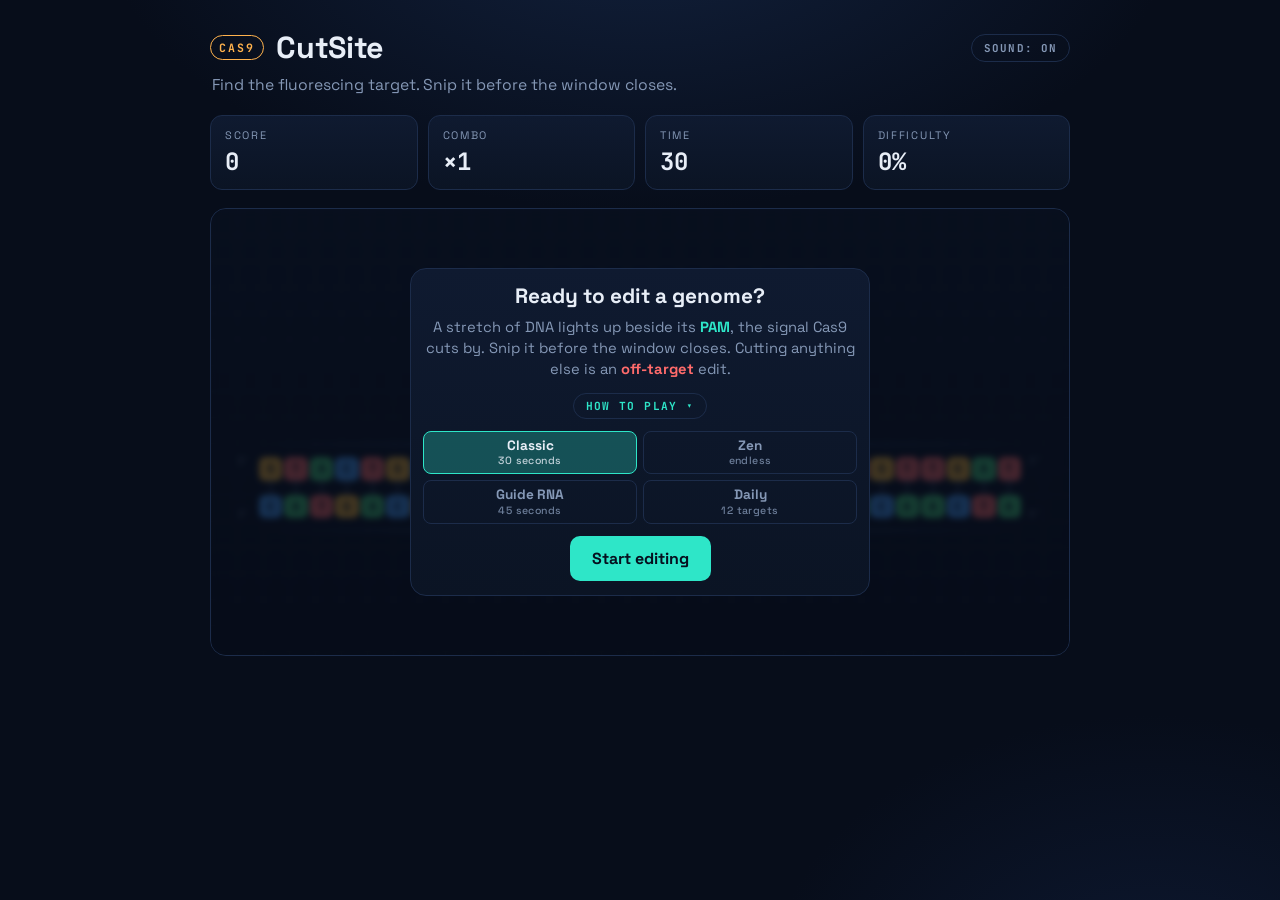
==== cutsite-standalone.html @ 77028779 "Let the stage grow to fit its cards, and fold achievements on phones The overlay was a scroll region" ====
<!DOCTYPE html>
<!--
  GENERATED FILE - do not edit by hand.
  Built from index.html + style.css + script.js by build-standalone.py.
  Any edit here is lost on the next build; change the source files instead.
-->
<html lang="en">
<head>
  <meta charset="UTF-8" />
  <meta name="viewport" content="width=device-width, initial-scale=1.0" />
  <title>CutSite &mdash; a CRISPR reflex game</title>
  <meta name="description" content="A browser game about CRISPR gene editing. Read the guide RNA, find the site sitting beside a real NGG PAM, and cut it before the window closes." />
  <meta name="author" content="Rachel Selbrede" />
  <meta name="theme-color" content="#070d1a" />

  <!-- Scissors mark, inline so the standalone build stays a single file.
       The dark rounded plate keeps the amber legible on light tab bars. -->
  <link rel="icon" href="data:image/svg+xml,%3Csvg xmlns='http://www.w3.org/2000/svg' viewBox='0 0 32 32'%3E%3Crect width='32' height='32' rx='7' fill='%23070d1a'/%3E%3Cg stroke='%23ffb24d' stroke-width='2.6' fill='none' stroke-linecap='round'%3E%3Ccircle cx='9' cy='9.5' r='3'/%3E%3Ccircle cx='9' cy='22.5' r='3'/%3E%3Cpath d='M11.5 11.2 L25 22.5'/%3E%3Cpath d='M11.5 20.8 L25 9.5'/%3E%3C/g%3E%3Ccircle cx='16' cy='16' r='1.6' fill='%23ffb24d'/%3E%3C/svg%3E" />

  <!-- Link previews. og:image needs an absolute URL, so these point at the
       GitHub Pages deploy rather than a relative path. -->
  <meta property="og:type" content="website" />
  <meta property="og:site_name" content="CutSite" />
  <meta property="og:title" content="CutSite — a CRISPR reflex game" />
  <meta property="og:description" content="Read the guide RNA, find the site beside a real NGG PAM, and cut it before the window closes." />
  <meta property="og:url" content="https://rachelselbrede.github.io/cutsite/" />
  <meta property="og:image" content="https://rachelselbrede.github.io/cutsite/og-image.png" />
  <meta property="og:image:width" content="1200" />
  <meta property="og:image:height" content="630" />
  <meta property="og:image:alt" content="A strand of DNA with one stretch fluorescing next to its PAM site, and a pair of Cas9 scissors." />
  <meta name="twitter:card" content="summary_large_image" />

  <link rel="preconnect" href="https://fonts.googleapis.com" />
  <link rel="preconnect" href="https://fonts.gstatic.com" crossorigin />
  <link href="https://fonts.googleapis.com/css2?family=Space+Grotesk:wght@400;500;700&family=JetBrains+Mono:wght@500;700&display=swap" rel="stylesheet" />
  <style>
/* ============================================================
   CutSite  -  styles
   Palette (a fluorescence-imaging look):
     --bg      deep imaging-screen navy
     --panel   raised panel
     --glow     bioluminescent cyan  (the fluorescing target)
     --cas9     amber                (the scissors / Cas9)
   DNA bases use a genomics-style coloring:
     A green, T red, G amber, C blue
   ============================================================ */

:root {
  --bg: #070d1a;
  --bg-2: #0b1424;
  --panel: #0f1a30;
  --panel-line: #1c2c4a;
  --ink: #e8eef7;
  --muted: #8598b6;
  --glow: #2ee6c8;
  --glow-soft: rgba(46, 230, 200, 0.28);
  --cas9: #ffb24d;
  --danger: #ff6b6b;
  --base-a: #46d17f;
  --base-t: #ff6f6f;
  --base-g: #f5b73d;
  --base-c: #4aa3ff;
  --radius: 16px;
}

* { box-sizing: border-box; }

html, body {
  margin: 0;
  min-height: 100%;
}

body {
  background:
    radial-gradient(900px 500px at 50% -10%, #12213d 0%, transparent 60%),
    radial-gradient(700px 500px at 90% 110%, #0d1830 0%, transparent 55%),
    var(--bg);
  color: var(--ink);
  font-family: "Space Grotesk", system-ui, sans-serif;
  display: flex;
  justify-content: center;
  padding: 28px 18px 40px;
}

/* ---------- custom scissors cursor ---------- */
.scissors {
  position: fixed;
  color: var(--cas9);
  pointer-events: none;
  transform: translate(-50%, -50%);
  z-index: 60;
  filter: drop-shadow(0 2px 6px rgba(0,0,0,0.6));
  opacity: 0;
  transition: opacity 0.2s ease;
}
.scissors.active { opacity: 1; }
/* Closing fully swings the handles a hair outside the 32x32 viewBox.
   Nothing here is interactive, so let the artwork spill rather than clip. */
.scissors svg { overflow: visible; }
/* Both arms pivot about the screw at (16,16) in the SVG's own coordinates.
   This used to be 6px 16px - out by the handles - so the blades swung around
   the wrong point and the snip flailed instead of closing. */
.scissors .blade {
  transform-box: view-box;
  transform-origin: 16px 16px;
  transition: transform 90ms ease;
}
/* SVG y runs downwards, so a positive rotation is clockwise on screen.
   Closing the tips means the lower arm goes up and the upper arm goes down.
   39.8deg is exactly the rest half-angle (atan2(10,12)), so the blades meet
   flush instead of stopping short. Shutting is quicker than reopening, which
   is what makes it read as a snip rather than a wobble. */
.scissors.snip .blade        { transition-duration: 55ms; }
.scissors.snip .blade-top    { transform: rotate(-39.8deg); }
.scissors.snip .blade-bottom { transform: rotate(39.8deg); }
/* blades jammed after an off-target cut: stuck open and red until they free up */
.scissors.jammed { color: var(--danger); animation: jamShudder 0.45s ease; }
.scissors.jammed .blade-top    { transform: rotate(14deg); }
.scissors.jammed .blade-bottom { transform: rotate(-14deg); }
@keyframes jamShudder {
  0%, 100% { margin-left: 0; }
  20% { margin-left: -3px; }
  50% { margin-left: 3px; }
  80% { margin-left: -2px; }
}

/* ---------- layout ---------- */
.app {
  width: 100%;
  max-width: 860px;
}

.topbar { margin-bottom: 20px; }
.brand { display: flex; align-items: center; gap: 12px; }
/* The sound toggle sits at the end of the brand row, out of the overlay, so
   it can be reached before, during and after a round. */
.sound-toggle {
  margin-left: auto;
  font-family: "JetBrains Mono", monospace;
  font-weight: 700;
  font-size: 0.68rem;
  letter-spacing: 0.1em;
  text-transform: uppercase;
  color: var(--muted);
  background: transparent;
  border: 1px solid var(--panel-line);
  border-radius: 999px;
  padding: 6px 12px;
  cursor: pointer;
  white-space: nowrap;
  transition: color 0.2s ease, border-color 0.2s ease;
}
.sound-toggle:hover { color: var(--ink); border-color: var(--glow-soft); }
.sound-toggle:focus-visible { outline: 3px solid var(--cas9); outline-offset: 2px; }
.sound-toggle[aria-pressed="true"] { color: var(--cas9); border-color: rgba(255, 178, 77, 0.5); }
.brand-mark {
  font-family: "JetBrains Mono", monospace;
  font-weight: 700;
  font-size: 0.72rem;
  letter-spacing: 0.18em;
  color: var(--cas9);
  border: 1px solid var(--cas9);
  padding: 4px 8px;
  border-radius: 999px;
  text-transform: uppercase;
}
.brand h1 {
  margin: 0;
  font-size: 1.9rem;
  font-weight: 700;
  letter-spacing: -0.01em;
}
.tagline { margin: 8px 2px 0; color: var(--muted); font-size: 0.98rem; }

/* ---------- HUD ---------- */
.hud {
  display: grid;
  /* auto-fit lets the row rebalance when the Time stat is hidden in zen mode */
  grid-template-columns: repeat(auto-fit, minmax(140px, 1fr));
  gap: 10px;
  margin-bottom: 18px;
}
.stat {
  background: linear-gradient(180deg, var(--panel), var(--bg-2));
  border: 1px solid var(--panel-line);
  border-radius: 12px;
  padding: 12px 14px;
}
.stat-label {
  display: block;
  font-size: 0.68rem;
  text-transform: uppercase;
  letter-spacing: 0.16em;
  color: var(--muted);
}
.stat-value {
  display: block;
  margin-top: 4px;
  font-family: "JetBrains Mono", monospace;
  font-weight: 700;
  font-size: 1.5rem;
  font-variant-numeric: tabular-nums;
}
#time.low { color: var(--danger); }
#difficulty {
  transition: color 0.3s ease;
}
#difficulty[data-level="high"] { color: var(--danger); }
#difficulty[data-level="med"] { color: var(--cas9); }
.stat-value.bump { animation: bump 0.28s ease; }
@keyframes bump {
  0% { transform: scale(1); }
  40% { transform: scale(1.22); color: var(--glow); }
  100% { transform: scale(1); }
}

/* ---------- stage ---------- */
/* The play area and the overlay sit in the same grid cell, so the stage is
   as tall as the taller of the two: normally its resting height, and on a
   phone, where the end card stacks its columns, as tall as that card. The
   page then scrolls as one; the overlay used to be a scroll region of its
   own inside the stage, with the card's buttons out of sight. The padding
   is kept in variables so the overlay can reach over it to the edges. */
.stage {
  --pad-top: 30px;
  --pad-x: 22px;
  --pad-bottom: 34px;
  position: relative;
  background:
    linear-gradient(180deg, rgba(20,34,60,0.6), rgba(9,16,30,0.6));
  border: 1px solid var(--panel-line);
  border-radius: var(--radius);
  padding: var(--pad-top) var(--pad-x) var(--pad-bottom);
  min-height: 448px;
  display: grid;
  grid-template-columns: minmax(0, 1fr);
  grid-template-rows: 1fr;
  align-content: stretch;
  overflow: hidden;
  transition: transform 0.08s ease;
  /* rapid tapping must never trigger double-tap zoom, long-press must not
     start selecting base letters, and taps should not flash a highlight */
  touch-action: manipulation;
  user-select: none;
  -webkit-user-select: none;
  -webkit-touch-callout: none;
  -webkit-tap-highlight-color: transparent;
}
.stage.shake {
  animation: shake 0.2s ease;
}
@keyframes shake {
  0%, 100% { transform: translate(0, 0); }
  25% { transform: translate(-2px, -1px); }
  50% { transform: translate(2px, 1px); }
  75% { transform: translate(-1px, 2px); }
}
.stage::before {
  /* faint imaging-grid texture */
  content: "";
  position: absolute; inset: 0;
  background-image:
    linear-gradient(rgba(255,255,255,0.03) 1px, transparent 1px),
    linear-gradient(90deg, rgba(255,255,255,0.03) 1px, transparent 1px);
  background-size: 26px 26px;
  pointer-events: none;
}
.play {
  grid-area: 1 / 1;
  min-width: 0;
  display: flex;
  flex-direction: column;
  justify-content: center;
}
.status {
  position: relative;
  text-align: center;
  font-family: "JetBrains Mono", monospace;
  font-size: 0.82rem;
  letter-spacing: 0.05em;
  color: var(--muted);
  margin-bottom: 26px;
  min-height: 1.2em;
}
.status.hot { color: var(--glow); }
.accuracy-display {
  position: relative;
  text-align: center;
  font-family: "JetBrains Mono", monospace;
  font-size: 0.75rem;
  letter-spacing: 0.05em;
  color: var(--muted);
  margin-bottom: 18px;
  min-height: 1em;
  transition: color 0.2s ease;
}

/* ---------- DNA helix ---------- */
.helix { position: relative; padding: 20px 22px; }

/* The strand is one row of base pairs, or two. The reflex modes shorten it
   on a narrow screen; the reading modes keep all thirty columns and wrap
   them instead, the way a sequence viewer wraps a long read, so the puzzle
   is the same on a phone as on a desktop. Every row carries its own pair of
   backbones, and the row gap leaves room for them and for the PAM label. */
.strand {
  position: relative;
  display: flex;
  flex-direction: column;
  gap: 30px;
  cursor: none;
}
.row {
  position: relative;
  display: flex;
  gap: 2px;
  padding: 0 4px;
}
/* the sugar-phosphate backbones, one above and one below every row */
.row::before,
.row::after {
  content: "";
  position: absolute;
  left: 0; right: 0;
  height: 3px;
  border-radius: 3px;
  background: linear-gradient(90deg, rgba(51,80,127,0), #33507f, rgba(51,80,127,0));
  pointer-events: none;
}
.row::before { top: -8px; }
.row::after { bottom: -8px; }

/* DNA is antiparallel, and it matters here: a forward site's PAM and
   protospacer sit on the top strand and a reverse site's on the bottom one.
   script.js puts the marks at the true ends of each strand, so on a wrapped
   strand the first row carries the left pair and the last row the right. */
.polarity {
  position: absolute;
  font-family: "JetBrains Mono", monospace;
  font-size: 0.58rem;
  letter-spacing: 0.06em;
  color: var(--muted);
  opacity: 0.8;
}
.polarity-tl { right: calc(100% + 4px); top: 4px; }
.polarity-tr { left: calc(100% + 4px);  top: 4px; }
.polarity-bl { right: calc(100% + 4px); bottom: 4px; }
.polarity-br { left: calc(100% + 4px);  bottom: 4px; }

.col {
  position: relative;
  flex: 1 1 0;
  display: flex;
  flex-direction: column;
  align-items: center;
  gap: 14px;
  padding: 6px 0;
  border-radius: 8px;
  transition: background 0.18s ease, transform 0.12s ease;
}
.base {
  width: 100%;
  max-width: 26px;
  aspect-ratio: 1 / 1;
  display: grid;
  place-items: center;
  border-radius: 6px;
  font-family: "JetBrains Mono", monospace;
  font-weight: 700;
  font-size: 0.8rem;
  color: #06101f;
  opacity: 0.9;
}
.rung {
  position: absolute;
  top: 50%;
  width: 2px;
  height: 22px;
  transform: translateY(-50%);
  background: rgba(120,150,190,0.35);
}
.base-A { background: var(--base-a); }
.base-T { background: var(--base-t); }
.base-G { background: var(--base-g); }
.base-C { background: var(--base-c); }
.base-U { background: var(--base-t); } /* RNA: uracil takes thymine's place */

/* ---------- guide RNA readout ---------- */
.guide {
  position: relative;
  display: flex;
  justify-content: center;
  align-items: center;
  gap: 6px;
  margin-bottom: 18px;
  font-family: "JetBrains Mono", monospace;
  font-size: 0.72rem;
  letter-spacing: 0.08em;
  color: var(--muted);
  min-height: 20px;
}
.guide-label { text-transform: uppercase; letter-spacing: 0.16em; font-size: 0.62rem; }
.guide-end { opacity: 0.7; }
.guide-strand { font-size: 0.62rem; letter-spacing: 0.06em; color: var(--muted); margin-left: 4px; }
.guide-seq { display: inline-flex; gap: 2px; min-width: 1.5em; justify-content: center; }
.guide-seq .base {
  width: 18px;
  max-width: 18px;
  font-size: 0.68rem;
  border-radius: 4px;
  opacity: 1;
}

/* active target: the fluorescing window */
/* Every candidate site glows the same way. In Guide RNA mode the decoys are
   deliberately indistinguishable from the real target by look alone: the
   only way to tell is to read the sequence and the PAM. */
.col.candidate {
  background: var(--glow-soft);
  animation: fluoresce 0.9s ease-in-out infinite;
}
.col.candidate .base { opacity: 1; box-shadow: 0 0 12px 2px var(--glow-soft); }
/* Which strand carries the site: its bases glow in full and the other
   strand's sit dimmer. Together with the PAM's side that is the whole
   reading cue - a PAM to the left means a bottom-strand site, read right to
   left. Screen readers get the same fact in the column label. */
.col.candidate.on-top .base:last-child,
.col.candidate.on-bottom .base:first-child { opacity: 0.45; box-shadow: none; }
@keyframes fluoresce {
  0%, 100% { box-shadow: 0 0 0 0 rgba(46,230,200,0); }
  50% { box-shadow: 0 0 18px 3px var(--glow-soft); }
}

/* The PAM motif: all three bases tinted, but only the middle one carries the
   label, centred so it reads as one tag across NGG rather than once per base. */
.col.pam { background: rgba(255, 178, 77, 0.12); }
.col.pam-label::after {
  content: "PAM";
  position: absolute;
  bottom: -16px;
  left: 50%;
  transform: translateX(-50%);
  font-family: "JetBrains Mono", monospace;
  font-size: 0.52rem;
  letter-spacing: 0.12em;
  color: var(--cas9);
  white-space: nowrap;
}

/* The scissile position: a blunt break 3 bp upstream of the PAM. The line sits
   on the leading edge of the base immediately 3' of where the duplex parts. */
.col.cut-site::before {
  content: "";
  position: absolute;
  left: -1px;
  top: -2px;
  bottom: -2px;
  width: 2px;
  border-radius: 2px;
  background: repeating-linear-gradient(
    180deg, var(--cas9) 0 4px, transparent 4px 7px);
  opacity: 0.75;
}
/* the moment the duplex parts: the line snaps bright and square */
.col.breaking::before {
  animation: dsb 0.4s ease forwards;
}
@keyframes dsb {
  0%   { background: #ffffff; opacity: 1; width: 3px; left: -1.5px; }
  100% { background: var(--cas9); opacity: 0; width: 3px; left: -1.5px; }
}

/* an off-target cut: the column recoils red instead of flashing white */
.col.off-target {
  animation: offtargetflash 0.45s ease forwards;
}
@keyframes offtargetflash {
  0%   { background: var(--danger); transform: translateY(3px); }
  40%  { background: rgba(255,107,107,0.35); transform: translateY(0); }
  100% { background: transparent; transform: translateY(0); }
}

/* the moment of the cut */
.col.cut {
  animation: cutflash 0.4s ease forwards;
}
@keyframes cutflash {
  0% { background: #ffffff; transform: scale(1.15); }
  100% { background: transparent; transform: scale(1); }
}

/* floating +points text */
.pop {
  position: absolute;
  transform: translate(-50%, 0);
  font-family: "JetBrains Mono", monospace;
  font-weight: 700;
  font-size: 0.95rem;
  color: var(--glow);
  pointer-events: none;
  animation: rise 0.7s ease forwards;
  z-index: 40;
}
/* a tolerated off-target cut: same rise, but nothing to celebrate */
.pop.bad { color: var(--danger); font-size: 0.72rem; letter-spacing: 0.12em; text-transform: uppercase; }
@keyframes rise {
  0% { opacity: 0; transform: translate(-50%, 6px); }
  20% { opacity: 1; }
  100% { opacity: 0; transform: translate(-50%, -30px); }
}

/* particle burst on cut */
.particle {
  position: absolute;
  width: 6px;
  height: 6px;
  border-radius: 50%;
  background: var(--glow);
  pointer-events: none;
  animation: burst 0.6s ease forwards;
  box-shadow: 0 0 8px var(--glow);
}
@keyframes burst {
  0% { opacity: 1; transform: translate(-50%, -50%) scale(1); }
  100% { opacity: 0; transform: translate(calc(-50% + var(--vx, 0)), calc(-50% + var(--vy, 0))) scale(0); }
}

/* ---------- overlay ---------- */
/* In the stage's grid cell with the play area, reaching over the stage's
   padding to its edges. It is never a scroll region: a card taller than the
   play area makes the stage taller instead. */
.overlay {
  grid-area: 1 / 1;
  position: relative;
  z-index: 50;
  margin: calc(-1 * var(--pad-top)) calc(-1 * var(--pad-x)) calc(-1 * var(--pad-bottom));
  display: flex;
  flex-direction: column;
  align-items: center;
  justify-content: center;
  gap: 10px;
  padding: 14px;
  background: rgba(6, 12, 24, 0.72);
  backdrop-filter: blur(3px);
}
.overlay > * { flex-shrink: 0; }
.overlay.hidden { display: none; }
.card {
  width: min(460px, 95%);
  text-align: center;
  background: linear-gradient(180deg, var(--panel), var(--bg-2));
  border: 1px solid var(--panel-line);
  border-radius: var(--radius);
  padding: 14px 12px;
}
.card.hidden { display: none; }
/* The end card takes focus when a round ends. The ring shows only for a
   keyboard player, in the same amber as every other focus ring here. */
.card:focus { outline: none; }
.card:focus-visible { outline: 2px solid rgba(255, 178, 77, 0.55); outline-offset: 2px; }

/* The end card is wider than the start card: its achievements and the top
   ten sit side by side, which is what keeps it inside the stage at its
   resting height once both are on show. Narrow screens stack them, fold the
   achievements, and let the stage grow to whatever is left. */
#card-end { width: min(700px, 95%); }
.end-body {
  display: grid;
  grid-template-columns: 1fr 1fr;
  gap: 10px;
  align-items: start;
  margin: 4px 0 6px;
}
/* Grid children default to min-width: auto, which lets a block wider than
   its column push the whole body past the card edge instead of shrinking. */
.end-body > * { min-width: 0; }
.end-body .achievements-earned,
.end-body .leaderboard { margin: 0; }
@media (max-width: 720px) {
  #card-end { width: min(460px, 95%); }
  .end-body { grid-template-columns: 1fr; }
}
.card h2 { margin: 0 0 8px; font-size: 1.3rem; }
.card p { color: var(--muted); font-size: 0.92rem; line-height: 1.45; margin: 0 0 12px; }
.card b { color: var(--glow); font-weight: 700; }

.btn {
  display: inline-block;
  font-family: inherit;
  font-weight: 700;
  font-size: 1rem;
  color: #06101f;
  background: var(--glow);
  border: none;
  border-radius: 10px;
  padding: 12px 22px;
  cursor: pointer;
  transition: transform 0.1s ease, box-shadow 0.2s ease, filter 0.2s ease;
}
.btn:hover { filter: brightness(1.08); box-shadow: 0 0 22px var(--glow-soft); }
.btn:active { transform: translateY(1px); }
.btn:focus-visible { outline: 3px solid var(--cas9); outline-offset: 2px; }
.btn-ghost {
  background: transparent;
  color: var(--muted);
  border: 1px solid var(--panel-line);
  font-size: 0.82rem;
  padding: 8px 16px;
}
.btn-ghost:hover { box-shadow: none; color: var(--ink); }

/* Edit again and Change mode, side by side under the end card's summary */
.end-actions {
  display: flex;
  justify-content: center;
  align-items: center;
  flex-wrap: wrap;
  gap: 10px;
}

.scoreline {
  display: flex;
  justify-content: center;
  gap: 20px;
  margin: 6px 0 12px;
}
.scoreline-num {
  display: block;
  font-family: "JetBrains Mono", monospace;
  font-weight: 700;
  font-size: 1.45rem;
  color: var(--glow);
}
.scoreline-num.scoreline-warn { color: var(--danger); }
.scoreline-lbl {
  font-size: 0.68rem;
  text-transform: uppercase;
  letter-spacing: 0.14em;
  color: var(--muted);
}
.end-note { min-height: 1.2em; }
.card-warn {
  border-left: 2px solid var(--danger);
  padding-left: 10px;
  text-align: left;
  color: var(--muted);
  font-size: 0.82rem;
  line-height: 1.4;
}
.card-warn b,
.card b.warn { color: var(--danger); }

/* ---------- the folded rules on the start card ---------- */
/* Closed by default: the card then fits the stage with room to spare, so the
   mode picker and Start are always in view. Opening it is the one thing that
   may make the overlay scroll, and that is the reader's own choice. */
.howto { margin: 0 0 12px; }
.howto summary {
  display: inline-block;
  cursor: pointer;
  list-style: none;
  font-family: "JetBrains Mono", monospace;
  font-size: 0.7rem;
  font-weight: 700;
  letter-spacing: 0.12em;
  text-transform: uppercase;
  color: var(--glow);
  padding: 5px 12px;
  border: 1px solid var(--panel-line);
  border-radius: 999px;
  transition: border-color 0.2s ease;
}
.howto summary::-webkit-details-marker { display: none; }
.howto summary::after { content: " \25BE"; }
.howto[open] summary::after { content: " \25B4"; }
.howto summary:hover { border-color: var(--glow-soft); }
.howto summary:focus-visible { outline: 3px solid var(--cas9); outline-offset: 2px; }
.howto[open] summary { margin-bottom: 12px; }
.howto p:last-child { margin-bottom: 0; }

/* ---------- daily share row ---------- */
/* Sized to the end-note it replaces, so the daily's end card is exactly as
   tall as everyone else's and stays inside the stage with no scrolling. */
.share {
  display: flex;
  align-items: center;
  justify-content: center;
  flex-wrap: wrap;
  gap: 10px;
  margin: 0 0 12px;
  min-height: 1.2em;
}
.share code {
  font-family: "JetBrains Mono", monospace;
  font-size: 0.8rem;
  letter-spacing: 0.04em;
  color: var(--ink);
}
.share .btn-ghost { padding: 3px 10px; font-size: 0.74rem; }

/* ---------- responsive ---------- */
@media (max-width: 560px) {
  .hud { grid-template-columns: repeat(2, 1fr); }
  .brand h1 { font-size: 1.55rem; }
  .card h2 { font-size: 1.15rem; }
  /* The strand is also shorter here (script.js), so each column is wider.
     Extra vertical padding grows the tap target without moving the bases,
     and slimmer side padding hands every spare pixel to the columns. */
  .col { gap: 10px; padding: 12px 0; }
  .base { font-size: 0.68rem; }
  .stage { --pad-x: 12px; }
  .helix { padding-left: 14px; padding-right: 14px; }
  /* A wrapped strand still has fifteen columns to a row, so the side
     padding goes to the columns; the 5'/3' marks hang in the stage's own
     padding instead. */
  .helix.wrap { padding-left: 6px; padding-right: 6px; }
  .helix.wrap .row { padding-left: 0; padding-right: 0; }
}

/* Touch-only devices: there is no roaming pointer for the scissors to
   follow, so a cursor stand-in would just sit wherever the last tap was. */
@media (hover: none) and (pointer: coarse) {
  .scissors { display: none; }
  .strand { cursor: auto; }
}

@media (prefers-reduced-motion: reduce) {
  .col.candidate { animation: none; }
  .col.candidate .base { box-shadow: 0 0 14px 3px var(--glow-soft); }
  .pop { animation-duration: 0.01s; }
  /* keep the red colour cue for a bad cut, drop the movement */
  .scissors.jammed { animation: none; }
  .col.off-target { animation: none; background: rgba(255,107,107,0.35); }
}

/* ---------- mode selector ---------- */
/* Two by two rather than a stack of four: half the height, and the round
   length sits under each name instead of in brackets beside it. */
.mode-selector {
  display: grid;
  grid-template-columns: 1fr 1fr;
  gap: 6px;
  margin-bottom: 12px;
}
.mode-btn {
  display: flex;
  flex-direction: column;
  align-items: center;
  gap: 1px;
  width: 100%;
  background: transparent;
  color: var(--muted);
  border: 1px solid var(--panel-line);
  border-radius: 8px;
  padding: 6px 8px;
  font-family: inherit;
  font-weight: 700;
  font-size: 0.85rem;
  line-height: 1.2;
  cursor: pointer;
  transition: all 0.2s ease;
}
.mode-btn small {
  font-weight: 500;
  font-size: 0.66rem;
  letter-spacing: 0.04em;
  opacity: 0.8;
}
.mode-btn:hover {
  color: var(--ink);
  border-color: var(--glow-soft);
}
.mode-btn.selected {
  background: var(--glow-soft);
  color: var(--ink);
  border-color: var(--glow);
}
.mode-btn:focus-visible { outline: 3px solid var(--cas9); outline-offset: 2px; }

/* ---------- leaderboard ---------- */
.leaderboard {
  margin: 10px 0 12px;
  padding: 0;
}
.leaderboard-title {
  font-size: 0.68rem;
  text-transform: uppercase;
  letter-spacing: 0.14em;
  color: var(--muted);
  margin-bottom: 8px;
}
.leaderboard ol {
  list-style: none;
  counter-reset: rank;
  margin: 0;
  padding: 0;
  /* Five rows in two columns: a full top ten in half the height, so the card
     fits without the list needing a scrollbar of its own. */
  display: grid;
  grid-template-rows: repeat(5, auto);
  grid-auto-flow: column;
  column-gap: 14px;
  font-family: "JetBrains Mono", monospace;
  font-size: 0.78rem;
  color: var(--glow);
}
/* rank.  score  ........  accuracy · date */
.leaderboard li {
  counter-increment: rank;
  display: grid;
  grid-template-columns: 1.4em auto 1fr;
  align-items: baseline;
  gap: 6px;
  padding: 1px 4px;
  border-radius: 6px;
  font-variant-numeric: tabular-nums;
  white-space: nowrap;
}
.leaderboard li::before { content: counter(rank) "."; color: var(--muted); text-align: right; }
.lb-score { font-weight: 700; }
.lb-empty {
  margin: 0;
  font-family: "JetBrains Mono", monospace;
  font-size: 0.72rem;
  color: var(--muted);
}
.lb-meta { color: var(--muted); font-size: 0.66rem; text-align: right; }
/* the round just played, so you can see where it landed */
.leaderboard li.you { background: rgba(255, 178, 77, 0.14); }
.leaderboard li.you::before,
.leaderboard li.you .lb-score { color: var(--cas9); }
/* Two columns of one-line board rows do not fit a phone-width card, so the
   top ten runs as a single column there; the overlay scrolls anyway. This
   sits after the base rule on purpose: same specificity, so order decides. */
@media (max-width: 560px) {
  .leaderboard ol { grid-template-columns: 1fr; grid-template-rows: none; grid-auto-flow: row; }
}

/* ---------- achievements ---------- */
.achievements-earned {
  margin: 10px 0;
  padding: 8px 10px;
  background: rgba(46, 230, 200, 0.1);
  border: 1px solid var(--glow-soft);
  border-radius: 10px;
}

.achievement-progress {
  text-align: center;
  font-family: "JetBrains Mono", monospace;
  font-weight: 700;
  font-size: 0.82rem;
  color: var(--glow);
  padding-bottom: 4px;
}
/* The panel folds behind its summary line. On a phone the end card stacks
   its two columns and six tiles would push Edit again far down the page,
   so script.js starts it closed there unless the round unlocked something;
   a desktop has the room and starts it open. */
.achievements-fold summary { list-style: none; cursor: pointer; white-space: nowrap; }
.achievements-fold summary::-webkit-details-marker { display: none; }
.achievements-fold summary::after { content: " \25BE"; font-size: 0.75em; }
.achievements-fold[open] summary::after { content: " \25B4"; }
.achievements-fold summary:focus-visible { outline: 2px solid var(--cas9); outline-offset: 2px; border-radius: 6px; }

/* All six, as tiles: two across, three down, beside the top ten. Locked
   tiles keep their description on show, because "how do I get that one" is
   the point of listing them. */
.achievement-grid {
  display: grid;
  grid-template-columns: repeat(2, 1fr);
  gap: 5px;
  margin-top: 6px;
}
.achievement {
  padding: 5px 4px;
  text-align: center;
  border-radius: 8px;
  border: 1px solid transparent;
  background: rgba(46, 230, 200, 0.07);
}
.achievement.locked {
  opacity: 0.6;
  background: transparent;
  border-color: var(--panel-line);
  border-style: dashed;
}
.achievement.locked .achievement-name { color: var(--muted); }
.achievement.new {
  background: rgba(255, 178, 77, 0.12);
  border-color: var(--cas9);
}

.achievement-new {
  display: inline-block;
  font-family: "JetBrains Mono", monospace;
  font-size: 0.55rem;
  font-weight: 700;
  letter-spacing: 0.12em;
  color: #06101f;
  background: var(--cas9);
  border-radius: 999px;
  padding: 1px 6px;
  margin-left: 6px;
  vertical-align: middle;
}

.achievement-name {
  font-weight: 700;
  color: var(--glow);
  font-size: 0.74rem;
  margin-bottom: 1px;
}

.achievement-desc {
  font-size: 0.62rem;
  line-height: 1.3;
  color: var(--muted);
}

/* ---------- keyboard play ---------- */
/* The strand is the single Tab stop. Its own ring is suppressed and drawn on
   the cursor column instead - and only while the keyboard is the active input
   (script.js toggles .kb), so a mouse player never sees a ring they did not
   ask for, and a keyboard player loses it the moment they reach for the mouse. */
.strand:focus { outline: none; }
.strand.kb:focus .col.cursor {
  outline: 2px solid var(--ink);
  outline-offset: 2px;
}

/* ---------- utility classes ---------- */
/* visually hidden, still read by screen readers */
.sr-only {
  position: absolute; width: 1px; height: 1px; padding: 0; margin: -1px;
  overflow: hidden; clip: rect(0, 0, 0, 0); white-space: nowrap; border: 0;
}
.hidden {
  display: none !important;
}

/* ---------- stop button ---------- */
/* Pinned to the stage's corner, above the strand but below nothing that
   matters: the overlay only shows once the round is over and this is hidden. */
#stop-btn {
  position: absolute;
  top: 14px;
  right: 14px;
  z-index: 40;
  padding: 8px 14px;
  font-size: 0.85rem;
}
@media (max-width: 560px) {
  #stop-btn { top: 8px; right: 8px; padding: 6px 10px; font-size: 0.78rem; }
}
  </style>
</head>
<body>
  <!-- Scissors cursor that follows the pointer over the play area -->
  <div class="scissors" id="scissors" aria-hidden="true">
    <svg viewBox="0 0 32 32" width="34" height="34">
      <!--
        Two arms crossing at the pivot (16,16). Each arm is a handle ring on
        the left, a shank running in to the pivot, and a blade continuing out
        the FAR side to a tip on the right - so the arms form an X, the way
        real scissors do. Both arms rotate about the pivot; see style.css.
      -->
      <g class="blade blade-top">
        <circle cx="6.5" cy="8.5" r="3.2" fill="none" stroke="currentColor" stroke-width="2"/>
        <path d="M 9.01 10.48 L 16.00 16.00" fill="none" stroke="currentColor" stroke-width="2" stroke-linecap="round"/>
        <path d="M 14.78 17.46 L 27.78 26.27 L 28.22 25.73 L 17.22 14.54 Z" fill="currentColor" stroke="currentColor" stroke-width="0.5" stroke-linejoin="round"/>
      </g>
      <g class="blade blade-bottom">
        <circle cx="6.5" cy="23.5" r="3.2" fill="none" stroke="currentColor" stroke-width="2"/>
        <path d="M 9.01 21.52 L 16.00 16.00" fill="none" stroke="currentColor" stroke-width="2" stroke-linecap="round"/>
        <path d="M 17.22 17.46 L 28.22 6.27 L 27.78 5.73 L 14.78 14.54 Z" fill="currentColor" stroke="currentColor" stroke-width="0.5" stroke-linejoin="round"/>
      </g>
      <!-- The pivot screw, drawn last so it sits on top of both blades -->
      <circle cx="16" cy="16" r="1.3" fill="currentColor"/>
    </svg>
  </div>

  <main class="app">
    <header class="topbar">
      <div class="brand">
        <span class="brand-mark">Cas9</span>
        <h1>CutSite</h1>
        <!-- Out here rather than on a card, so it can be reached before,
             during and after a round. The choice is remembered. -->
        <button class="sound-toggle" id="mute-btn" aria-pressed="false">Sound: on</button>
      </div>
      <p class="tagline">Find the fluorescing target. Snip it before the window closes.</p>
    </header>

    <section class="hud" aria-label="Scoreboard">
      <div class="stat">
        <span class="stat-label">Score</span>
        <span class="stat-value" id="score">0</span>
      </div>
      <div class="stat">
        <span class="stat-label">Combo</span>
        <span class="stat-value" id="combo">&times;1</span>
      </div>
      <div class="stat">
        <span class="stat-label" id="time-label">Time</span>
        <span class="stat-value" id="time">30</span>
      </div>
      <div class="stat">
        <span class="stat-label">Difficulty</span>
        <span class="stat-value" id="difficulty">0%</span>
      </div>
    </section>

    <section class="stage" id="stage">
      <!-- Lives in the stage, not the overlay: the overlay is display:none
           while a round runs, which is exactly when this has to be reachable. -->
      <button class="btn hidden" id="stop-btn">Stop Editing</button>

      <!-- The play area and the overlay share one grid cell, so the stage is
           as tall as the taller of the two. A card that outgrows the play
           area (the end card on a phone) grows the stage with it and the
           page scrolls as one, with no scroll region nested inside it. -->
      <div class="play">
      <div class="status" id="status" role="status" aria-live="polite">Load a guide RNA to begin</div>
      <div class="accuracy-display" id="accuracy-display">Accuracy: —</div>

      <!-- The loaded guide RNA: its spacer reads like the target's top strand,
           written as RNA (U for T). Filled in by script.js at each spawn. -->
      <div class="guide" id="guide" aria-live="polite">
        <span class="guide-label">Guide RNA</span>
        <span class="guide-end">5&prime;-</span><span class="guide-seq" id="guide-seq">—</span><span class="guide-end">-3&prime;</span>
        <span class="guide-strand" id="guide-strand"></span>
      </div>

      <!-- The DNA double helix. script.js fills the strand with one row of
           base pairs, or two where a full strand will not fit in one, each
           row with its own backbones and the 5'/3' marks at the true ends.
           The two strands run antiparallel; a forward site's protospacer and
           PAM read 5' to 3' along the top strand, left to right. -->
      <div class="helix" id="helix">
        <div class="strand" id="strand" role="listbox" tabindex="0"
             aria-label="DNA strand. Arrow keys move along it, J jumps to the next fluorescing site, Enter cuts."></div>
      </div>
      </div>

      <!-- Start / game-over overlay -->
      <div class="overlay" id="overlay">
        <div class="card" id="card-start">
          <h2>Ready to edit a genome?</h2>
          <p>
            A stretch of DNA lights up beside its <b>PAM</b>, the signal Cas9
            cuts by. Snip it before the window closes. Cutting anything else is
            an <b class="warn">off-target</b> edit.
          </p>
          <!-- The full rules fold away. Spelled out, they pushed the mode
               picker and the Start button below the stage's edge, where a
               first-time visitor could not see them. -->
          <details class="howto">
            <summary>How to play</summary>
            <p>
              Click the glowing target as fast as you can. Speed and streaks
              multiply your score, and the reaction window tightens as you land
              cuts.
            </p>
            <p class="card-warn">
              An <b>off-target</b> cut resets the combo and, when Cas9 would
              have refused the site, jams the blades for a moment.
            </p>
            <p>
              <b>Guide RNA</b> mode lights up decoys too. Read the guide and cut
              only the site that matches it beside a real <b>NGG</b> PAM. Sites
              face either way: a PAM to the <b>left</b> of a glow marks a
              bottom-strand site, read right to left.
            </p>
            <p>
              <b>Daily</b>: twelve targets under Guide RNA rules, the same for
              everyone today. Your first finished run counts; copy the result to
              compare with your lab.
            </p>
            <p>
              Keyboard works too: arrows move along the strand, J or the digits
              1 to 3 jump to a glowing site, Enter cuts, Esc ends a Zen or Daily
              round.
            </p>
          </details>
          <div class="mode-selector" role="group" aria-label="Game mode">
            <button class="mode-btn selected" data-mode="classic" aria-pressed="true">Classic <small>30 seconds</small></button>
            <button class="mode-btn" data-mode="zen" aria-pressed="false">Zen <small>endless</small></button>
            <button class="mode-btn" data-mode="guide" aria-pressed="false">Guide RNA <small>45 seconds</small></button>
            <button class="mode-btn" data-mode="daily" aria-pressed="false">Daily <small>12 targets</small></button>
          </div>
          <button class="btn" id="start-btn">Start editing</button>
        </div>

        <!-- A dialog named by its title, and focusable: endGame moves focus
             here, so the keyboard and a screen reader land on the result
             rather than on the strand underneath. -->
        <div class="card hidden" id="card-end" role="dialog" aria-labelledby="end-title" tabindex="-1">
          <h2 id="end-title">Round complete</h2>
          <div class="scoreline">
            <div><span class="scoreline-num" id="final-score">0</span><span class="scoreline-lbl">score</span></div>
            <div><span class="scoreline-num" id="final-cuts">0</span><span class="scoreline-lbl">cuts</span></div>
            <div><span class="scoreline-num" id="final-acc">0%</span><span class="scoreline-lbl">accuracy</span></div>
            <div><span class="scoreline-num scoreline-warn" id="final-off">0</span><span class="scoreline-lbl">off&#8209;target</span></div>
          </div>
          <!-- Achievements and the top ten side by side at desktop widths, so the
               card stays inside the stage; narrow screens stack them. -->
          <div class="end-body">
            <div id="achievements" class="achievements-earned"></div>
            <div id="leaderboard" class="leaderboard"></div>
          </div>
          <p id="end-note" class="end-note"></p>
          <!-- The daily's result line, ready to paste to the lab. Takes the
               end-note's slot so the card keeps its height. -->
          <div id="share" class="share hidden">
            <code id="share-text"></code>
            <button class="btn btn-ghost" id="share-btn" type="button">Copy result</button>
          </div>
          <!-- Edit again replays the same mode; Change mode brings the picker
               back, so a session never needs a reload. -->
          <div class="end-actions">
            <button class="btn" id="again-btn">Edit again</button>
            <button class="btn btn-ghost" id="menu-btn">Change mode</button>
          </div>
        </div>
      </div>
    </section>

  </main>

  <script>
/* ============================================================
   CutSite  -  game logic
   ------------------------------------------------------------
   How a round works:
     1. A strand of DNA is drawn as a row of base pairs.
     2. Every so often a short stretch fluoresces beside an NGG
        PAM, on either strand: the target. Cut it before its
        window closes.
        - A fast cut scores more and builds the combo.
        - Letting it expire breaks the combo.
        - Cutting anything else is an OFF-TARGET cut: the combo
          resets and, when Cas9 would have refused the site, the
          blades jam for a moment.
     3. Four modes. Classic is 30 seconds. Zen is endless and
        keeps tightening. Daily is twelve targets, the same for
        everyone that day. Guide RNA is 45 seconds and lights decoy
        sites too: only the guide's match beside a real NGG is the
        target. Decoys fail the way real sites fail - no PAM, or a
        seed mismatch - except the PAM-distal mismatch, which Cas9
        cuts anyway. That one is the real off-target problem.
     4. Mouse, touch and keyboard all cut through the same path.
     5. When the round ends the score joins that mode's board.
   The code is grouped into: config, state, setup, the DNA
   strand, the target loop, cutting, keyboard, scoring, sound,
   helpers, achievements, and storage.
   ============================================================ */

// ---------- 1. CONFIG ----------
const CONFIG = {
  roundSeconds: 30,      // length of one round
  strandLength: 30,      // number of base pairs drawn
  targetLength: 5,       // how many bases fluoresce at once (a short protospacer)
  pamLength: 3,          // SpCas9's PAM is NGG: three bases, not two
  cutOffsetFromPam: 3,   // Cas9 breaks the duplex 3 bp upstream of the PAM
  basePoints: 100,       // points before combo + speed bonus
  comboCap: 10,          // combo multiplier stops climbing here
  windowStart: 1500,     // ms you get to click an early target
  windowMin: 650,        // ms window once you are fully warmed up
  rampCuts: 25,          // cuts it takes to get from windowStart to windowMin
  lateRampCuts: 50,      // time constant of the slow squeeze past that (zen)
  gapAfterHit: 420,      // pause before the next target appears
  gapAfterMiss: 650,
  lockoutMs: 450,        // blades jam this long after an off-target cut
  speedDemonMs: 250,     // a cut this soon after the glow is a Speed Demon
  reverseChance: 0.5,    // share of sites on the bottom strand, as in a genome
};

// Per-mode tuning. Classic and Zen are pure reflex: one glowing site, short
// windows. Guide RNA mode lights several sites at once and only the one
// matching the displayed guide beside a real NGG is cuttable, so it trades
// speed for reading time and a longer round.
// windowFloor is where the squeeze past the ramp ends. Classic keeps its
// floor at windowMin so nothing past 25 cuts changes and its leaderboard
// stays comparable; Guide RNA is a reading mode and should not turn into a
// reflex test; Zen is the one that goes on tightening.
// reverseAfter is the cut count from which sites may face the bottom strand.
// Reflex modes never needed reading, so they show both orientations at once;
// Guide RNA introduces reverse sites only after the two-decoy tier.
// fullStrand keeps all thirty columns on any screen, wrapped into two rows
// where one row cannot show them: the reading modes need the room for their
// decoys, and the daily needs the same strand for everyone.
const MODES = {
  classic: { label: "Classic", timed: true, roundSeconds: CONFIG.roundSeconds,
             windowStart: CONFIG.windowStart, windowMin: CONFIG.windowMin,
             windowFloor: CONFIG.windowMin, decoys: () => 0, reverseAfter: 0 },
  zen:     { label: "Zen", timed: false, roundSeconds: 0,
             windowStart: CONFIG.windowStart, windowMin: CONFIG.windowMin,
             windowFloor: 400, decoys: () => 0, reverseAfter: 0 },
  guide:   { label: "Guide RNA", timed: true, roundSeconds: 45,
             windowStart: 4000, windowMin: 1800,
             windowFloor: 1800, decoys: (cuts) => (cuts < 8 ? 1 : 2), reverseAfter: 12,
             fullStrand: true },
  // The daily: Guide RNA rules over a fixed twelve targets rather than a
  // clock, seeded from the date, ramping on targets served, on the full
  // 30-column strand whatever the screen - so every player's round is the
  // same round and scores compare.
  daily:   { label: "Daily", timed: false, roundSeconds: 0,
             windowStart: 4000, windowMin: 2000, windowFloor: 2000,
             decoys: (served) => (served < 4 ? 1 : 2), reverseAfter: 6,
             seeded: true, targetCount: 12, rampSpan: 12, rampBySpawned: true, fullStrand: true },
};
function mode() {
  return MODES[state.gameMode] || MODES.classic;
}

// Why a decoy is not the right target. The first two are the real reasons
// Cas9 leaves a site alone: no PAM means it never even unwinds the DNA to
// check, and a mismatch in the seed (the bases nearest the PAM) stops the
// guide pairing. The third is different in kind: Cas9 TOLERATES a mismatch
// far from the PAM and cuts the site regardless. That is the actual
// off-target problem, and the one the game exists to show.
const DECOY_MESSAGES = {
  nopam: "Perfect match, but no PAM. Cas9 never cuts without an NGG.",
  seed: "Seed mismatch beside the PAM. The guide can't pair there.",
  distal: "Cas9 cut it anyway. A mismatch that far from the PAM is tolerated.",
};

// DNA base pairing. Cas9 needs a PAM immediately 3' of the protospacer.
// For S. pyogenes Cas9 that motif is NGG: any base, then two Gs. The N is
// left as whatever the strand already generated, which is the point of it.
const COMPLEMENT = { A: "T", T: "A", G: "C", C: "G" };
const BASES = ["A", "T", "G", "C"];

// ---------- 1.6. SEEDED RANDOMNESS + THE DAILY ----------
// Every random draw in the game - strand bases, site positions, which way a
// site faces, decoy kinds and mutations - goes through rng(). Normal play
// uses Math.random. The daily challenge seeds a small PRNG from the date, so
// everyone playing it meets the same strand and the same targets, in the
// same order, with the same decoys - and has only their own hands to blame.
let rng = Math.random;

function hashSeed(str) {                    // FNV-1a, 32-bit
  let h = 0x811c9dc5;
  for (let i = 0; i < str.length; i++) {
    h ^= str.charCodeAt(i);
    h = Math.imul(h, 0x01000193);
  }
  return h >>> 0;
}

function mulberry32(a) {
  return function () {
    a |= 0; a = (a + 0x6D2B79F5) | 0;
    let t = Math.imul(a ^ (a >>> 15), 1 | a);
    t = (t + Math.imul(t ^ (t >>> 7), 61 | t)) ^ t;
    return ((t ^ (t >>> 14)) >>> 0) / 4294967296;
  };
}

// What difficulty ramps on. Normal modes ramp on cuts landed. The daily
// ramps on targets served, so everyone meets the same target at the same
// difficulty whether or not they hit the ones before it.
function progress() {
  return mode().rampBySpawned ? state.spawned : state.cuts;
}

// One puzzle a day, the same for everyone: the local date seeds it. A
// ?day=YYYY-MM-DD query replays a past day; tests pin one via state.dailyDate.
const DAILY_EPOCH = Date.UTC(2026, 8, 10);   // Daily #1
const SHARE_URL = "https://rachelselbrede.github.io/cutsite/";

function todayKey() {
  const d = new Date();
  return d.getFullYear() + "-" + String(d.getMonth() + 1).padStart(2, "0") + "-" + String(d.getDate()).padStart(2, "0");
}

// A replay has to be a real calendar date from Daily #1 up to today.
// Tomorrow's puzzle is not up for preview, since its first finished run
// would count before the day arrived, and a date that does not exist is
// not a puzzle at all. Anything else means today.
function isReplayableDay(key) {
  const m = /^(\d{4})-(\d{2})-(\d{2})$/.exec(key || "");
  if (!m) return false;
  const [y, mo, d] = m.slice(1).map(Number);
  const date = new Date(Date.UTC(y, mo - 1, d));
  const real = date.getUTCFullYear() === y && date.getUTCMonth() === mo - 1 && date.getUTCDate() === d;
  return real && dailyNumberFor(key) >= 1 && key <= todayKey();
}

function dailyDateKey() {
  if (state.dailyDate) return state.dailyDate;
  const q = new URLSearchParams(location.search).get("day");
  return isReplayableDay(q) ? q : todayKey();
}

function dailyNumberFor(key) {
  const [y, mo, d] = key.split("-").map(Number);
  return Math.floor((Date.UTC(y, mo - 1, d) - DAILY_EPOCH) / 86400000) + 1;
}

function loadDailyRecord(key) {
  try {
    const r = JSON.parse(localStorage.getItem("cutsite-daily-" + key) || "null");
    return r && Array.isArray(r.outcomes) ? r : null;
  } catch (e) { return null; }
}

function saveDailyRecord(key, rec) {
  try { localStorage.setItem("cutsite-daily-" + key, JSON.stringify(rec)); }
  catch (e) { /* private mode: the run still shows, it just will not be remembered */ }
}

// One mark per target, in order: a clean cut, a miss, or the wrong site cut.
function dailyMarks(outcomes) {
  return outcomes.map((o) => (o === "hit" ? "✂️" : o === "tolerated" ? "💥" : "❌")).join("");
}
function dailyShareLine(rec) {
  return dailyMarks(rec.outcomes) + " · " + rec.score.toLocaleString() + " pts";
}
function dailyShareText(rec) {
  return "CutSite Daily #" + rec.number + " · " + rec.cuts + "/" + rec.total + " cut · " +
    rec.score.toLocaleString() + " pts\n" + dailyMarks(rec.outcomes) + "\n" + SHARE_URL;
}

// The daily's first finished run of the day is the one that counts, as in
// any daily puzzle; later runs are practice. An abandoned run records
// nothing, so a stray Escape cannot burn the day.
function finishDaily() {
  const m = mode();
  if (!m.targetCount) return;
  const key = dailyDateKey();
  const number = dailyNumberFor(key);
  const completed = state.outcomes.length >= m.targetCount;
  let record = loadDailyRecord(key);
  if (completed && !record) {
    const total = state.cuts + state.misses;
    record = {
      number, date: key, score: state.score, cuts: state.cuts, total: m.targetCount,
      accuracy: total ? Math.round((state.cuts / total) * 100) : 0,
      outcomes: state.outcomes.slice(),
    };
    saveDailyRecord(key, record);
    el.endTitle.textContent = "Daily #" + number + " complete";
  } else if (completed) {
    el.endTitle.textContent = "Daily #" + number + " — practice run (first run counts: " +
      record.score.toLocaleString() + " pts)";
  } else {
    el.endTitle.textContent = "Daily #" + number + " — not finished";
  }
  // The share row takes the end-note's slot, so the card stays the same height.
  el.endNote.classList.add("hidden");
  if (record) {
    el.shareText.textContent = dailyShareLine(record);
    el.share.dataset.text = dailyShareText(record);
    el.share.classList.remove("hidden");
  }
}

async function copyShare() {
  const text = el.share.dataset.text || "";
  let ok = false;
  try {
    await navigator.clipboard.writeText(text);
    ok = true;
  } catch (e) {
    // file:// and older browsers: a throwaway textarea and the legacy command.
    const ta = document.createElement("textarea");
    ta.value = text;
    ta.setAttribute("readonly", "");
    ta.style.position = "fixed";
    ta.style.opacity = "0";
    document.body.appendChild(ta);
    ta.select();
    try { ok = document.execCommand("copy"); } catch (e2) { ok = false; }
    ta.remove();
  }
  el.shareBtn.textContent = ok ? "Copied" : "Copy failed";
  setTimeout(() => { el.shareBtn.textContent = "Copy result"; }, 1500);
}

// ---------- 2. STATE ----------
const state = {
  running: false,
  score: 0,
  combo: 1,
  cuts: 0,
  misses: 0,
  timeLeft: CONFIG.roundSeconds,
  activeTarget: null,   // { start, end, reverse, pamStart, breakIndex, guide, spawnedAt, window, restore, decoys }
  timers: { round: null, spawn: null, expiry: null },
  muted: false,
  gameMode: 'classic',  // a key of MODES
  earnedAchievements: [], // achievements earned this round
  previouslyUnlocked: [], // achievements already unlocked before this round (from storage)
  maxCombo: 1,
  consecutivePerfects: 0,
  offTargets: 0,        // stray cuts on non-target DNA this round
  lockedUntil: 0,       // performance.now() timestamp the blades free up
  cursor: 0,            // column the keyboard is pointing at
  spawned: 0,           // targets served this round
  outcomes: [],         // one of "hit" | "miss" | "tolerated" per resolved target
  dailyDate: null,      // pins a day for the daily (tests, replays); null means today
  spawnDue: 0,          // performance.now() the pending spawn is due, 0 if none
  paused: null,         // { at, targetLeft, spawnIn } while the tab is hidden mid-round
};

// ---------- 1.5. ACHIEVEMENTS ----------
const ACHIEVEMENTS = {
  firstBlood: { id: 'firstBlood', name: 'First Blood', desc: 'Make your first cut' },
  comboMaster: { id: 'comboMaster', name: 'Combo Master', desc: 'Reach a 10+ combo streak' },
  speedDemon: { id: 'speedDemon', name: 'Speed Demon', desc: 'Cut a target within a quarter second of the glow' },
  flawless: { id: 'flawless', name: 'Flawless', desc: '3 consecutive perfect hits' },
  perfect: { id: 'perfect', name: 'Precision', desc: 'Achieve 90%+ accuracy' },
  onTarget: { id: 'onTarget', name: 'On Target', desc: 'Finish a round with 10+ cuts and zero off-target snips' },
};

// ---------- 3. DOM + SETUP ----------
const el = {
  strand: document.getElementById("strand"),
  status: document.getElementById("status"),
  score: document.getElementById("score"),
  combo: document.getElementById("combo"),
  time: document.getElementById("time"),
  timeLabel: document.getElementById("time-label"),
  share: document.getElementById("share"),
  shareText: document.getElementById("share-text"),
  shareBtn: document.getElementById("share-btn"),
  difficulty: document.getElementById("difficulty"),
  accuracyDisplay: document.getElementById("accuracy-display"),
  guideSeq: document.getElementById("guide-seq"),
  guideStrand: document.getElementById("guide-strand"),
  helix: document.getElementById("helix"),
  overlay: document.getElementById("overlay"),
  cardStart: document.getElementById("card-start"),
  cardEnd: document.getElementById("card-end"),
  startBtn: document.getElementById("start-btn"),
  againBtn: document.getElementById("again-btn"),
  menuBtn: document.getElementById("menu-btn"),
  muteBtn: document.getElementById("mute-btn"),
  stopBtn: document.getElementById("stop-btn"),
  finalScore: document.getElementById("final-score"),
  finalCuts: document.getElementById("final-cuts"),
  finalAcc: document.getElementById("final-acc"),
  finalOff: document.getElementById("final-off"),
  achievements: document.getElementById("achievements"),
  leaderboard: document.getElementById("leaderboard"),
  endTitle: document.getElementById("end-title"),
  endNote: document.getElementById("end-note"),
  scissors: document.getElementById("scissors"),
  stage: document.getElementById("stage"),
};

// Initialize scissors position to center
function initializeScissors() {
  if (!el.scissors) return;
  el.scissors.style.left = window.innerWidth / 2 + "px";
  el.scissors.style.top = window.innerHeight / 2 + "px";
}

// Call initialization immediately
initializeScissors();

// Ensure event listeners are attached after DOM is ready
if (el.startBtn) el.startBtn.addEventListener("click", startGame);
if (el.againBtn) el.againBtn.addEventListener("click", startGame);
if (el.menuBtn) el.menuBtn.addEventListener("click", showStartCard);
if (el.muteBtn) el.muteBtn.addEventListener("click", toggleMute);
if (el.stopBtn) el.stopBtn.addEventListener("click", endGame);
if (el.shareBtn) el.shareBtn.addEventListener("click", copyShare);
restoreMute();

// Mode selection: the picker always shows the mode the state holds.
function selectModeButton(modeName) {
  document.querySelectorAll(".mode-btn").forEach((b) => {
    const on = b.dataset.mode === modeName;
    b.classList.toggle("selected", on);
    b.setAttribute("aria-pressed", String(on));
  });
}
document.querySelectorAll(".mode-btn").forEach((btn) => {
  btn.addEventListener("click", () => {
    state.gameMode = btn.dataset.mode;
    selectModeButton(state.gameMode);
  });
});

// A single click handler on the strand decides hit vs miss. The keyboard
// goes through the same cut logic from a roving cursor.
el.strand.addEventListener("click", handleStrandClick);
el.strand.addEventListener("keydown", handleStrandKey);

// The cursor ring should mean one thing: "the keyboard is driving". That is
// tracked directly rather than left to :focus-visible, which only re-evaluates
// when focus moves - and a click on a column never moves it, so after any key
// press the ring would cling on through every mouse click that followed.
document.addEventListener("keydown", () => el.strand.classList.add("kb"));
document.addEventListener("pointerdown", () => el.strand.classList.remove("kb"));

// The scissors follow the pointer while a round is live. On touch there is
// no roaming pointer to follow (CSS hides the scissors there too).
document.addEventListener("pointermove", moveScissors);
document.addEventListener("pointerdown", snipScissors);

buildStrand();

// Rotating a phone or resizing the window between rounds gets a strand
// rebuilt at the right length. Mid-round the strand is left alone so an
// active target's indices stay valid.
let resizeTimer = null;
window.addEventListener("resize", () => {
  clearTimeout(resizeTimer);
  resizeTimer = setTimeout(() => {
    if (!state.running) buildStrand();
  }, 150);
});

// ---------- 4. THE DNA STRAND ----------
// How many columns a screen can show in one row at a readable, tappable
// width. On a phone thirty squeeze below a usable finger, so the reflex
// modes draw fewer, fatter base pairs instead.
function naturalColumnCount() {
  const w = window.innerWidth;
  if (w < 480) return 16;
  if (w < 720) return 22;
  return CONFIG.strandLength;
}

// The reading modes keep every column whatever the screen. Guide RNA needs
// the room: three site windows of protospacer plus PAM, kept apart, take 28
// columns, and on a shorter strand the two-decoy tier quietly never came.
// The daily is the same puzzle for everyone, so it has to be the same strand.
function strandColumnCount() {
  return mode().fullStrand ? CONFIG.strandLength : naturalColumnCount();
}

// A full strand on a screen that cannot show it in one row wraps into two,
// the way a sequence viewer wraps a long read.
function strandWraps() {
  return strandColumnCount() > naturalColumnCount();
}

function polarityMark(cls, text) {
  const s = document.createElement("span");
  s.className = "polarity " + cls;
  s.setAttribute("aria-hidden", "true");
  s.textContent = text;
  return s;
}

function buildStrand() {
  el.strand.innerHTML = "";
  const count = strandColumnCount();
  const rowCount = strandWraps() ? 2 : 1;
  const perRow = Math.ceil(count / rowCount);
  el.helix.classList.toggle("wrap", rowCount > 1);
  const rows = [];
  for (let i = 0; i < count; i++) {
    if (i % perRow === 0) {
      // Each row is a run of columns with its own pair of backbones. Rows
      // are presentational: the listbox's options are the columns.
      const row = document.createElement("div");
      row.className = "row";
      row.setAttribute("role", "presentation");
      el.strand.appendChild(row);
      rows.push(row);
    }
    const top = BASES[Math.floor(rng() * 4)];
    const bottom = COMPLEMENT[top];

    const col = document.createElement("div");
    col.className = "col";
    col.dataset.index = i;
    col.id = columnId(i);
    col.setAttribute("role", "option");
    col.innerHTML = `
      <span class="base base-${top}">${top}</span>
      <span class="rung"></span>
      <span class="base base-${bottom}">${bottom}</span>`;
    rows[rows.length - 1].appendChild(col);
  }
  // The strands are antiparallel and the marks say so: the top strand runs
  // 5' to 3' left to right, the bottom one the other way. They sit at the
  // true ends, so a wrapped strand's first row takes the left pair and its
  // last row the right pair; the wrap itself is not an end.
  rows[0].appendChild(polarityMark("polarity-tl", "5\u2032"));
  rows[0].appendChild(polarityMark("polarity-bl", "3\u2032"));
  rows[rows.length - 1].appendChild(polarityMark("polarity-tr", "3\u2032"));
  rows[rows.length - 1].appendChild(polarityMark("polarity-br", "5\u2032"));
  relabelColumns();
  setCursor(Math.min(state.cursor, count - 1));
}

// The columns in strand order, across rows.
function columns() {
  return Array.from(el.strand.querySelectorAll(".col"));
}

// ---------- 5. GAME FLOW ----------
function startGame() {
  clearTimers();
  const m = mode();
  // The daily seeds every draw from the date, so the strand built next and
  // every target after it are the same for everyone playing it.
  rng = m.seeded ? mulberry32(hashSeed("cutsite-daily-" + dailyDateKey())) : Math.random;
  state.spawned = 0;
  state.outcomes = [];
  buildStrand();

  state.running = true;
  state.score = 0;
  state.combo = 1;
  state.cuts = 0;
  state.misses = 0;
  state.timeLeft = m.roundSeconds;
  state.activeTarget = null;
  state.earnedAchievements = [];
  state.previouslyUnlocked = loadUnlockedAchievements();
  state.maxCombo = 1;
  state.consecutivePerfects = 0;
  state.offTargets = 0;
  state.lockedUntil = 0;
  state.paused = null;

  el.score.textContent = "0";
  el.combo.textContent = "\u00d71";
  el.difficulty.textContent = "0%";
  el.difficulty.setAttribute("data-level", "low");
  el.time.textContent = m.roundSeconds;
  el.time.classList.remove("low");
  el.overlay.classList.add("hidden");
  el.scissors.classList.add("active");
  // Position scissors at center of screen so they're visible immediately
  initializeScissors();
  el.stage.style.cursor = "none";
  showGuide(null);
  // Park the keyboard cursor in the middle, never on the target: in Guide
  // RNA mode that would hand over the answer. Focusing the strand means a
  // keyboard player can cut straight away after pressing Start.
  setCursor(Math.floor(columns().length / 2));
  el.strand.focus({ preventScroll: true });
  setStatus(state.gameMode === "guide"
    ? "Read the guide. Only its match beside an NGG is a real target."
    : "Guide RNA loaded. Watch for the glow.", false);

  // Untimed modes swap the countdown for a stop button. Hide the whole
  // stat box, not just the number, so no empty panel is left.
  const timeStat = el.time.closest(".stat");
  if (m.targetCount) {
    // A fixed number of targets: the clock's box counts them instead.
    timeStat.classList.remove("hidden");
    el.timeLabel.textContent = "Target";
    el.time.textContent = "0 / " + m.targetCount;
    el.stopBtn.classList.remove("hidden");
  } else if (!m.timed) {
    timeStat.classList.add("hidden");
    el.timeLabel.textContent = "Time";
    el.stopBtn.classList.remove("hidden");
  } else {
    timeStat.classList.remove("hidden");
    el.timeLabel.textContent = "Time";
    el.stopBtn.classList.add("hidden");
  }

  if (m.timed) startClock();

  scheduleSpawn(600);
}

// The round clock of a timed mode. Restarted after a pause, so it ticks
// only while the round is on screen.
function startClock() {
  clearInterval(state.timers.round);
  state.timers.round = setInterval(() => {
    state.timeLeft--;
    el.time.textContent = state.timeLeft;
    if (state.timeLeft <= 10) el.time.classList.add("low");
    if (state.timeLeft <= 0) endGame();
  }, 1000);
}

function endGame() {
  state.running = false;
  clearTimers();
  clearTarget();
  el.scissors.classList.remove("active");
  el.stage.style.cursor = "";
  el.stopBtn.classList.add("hidden");

  const mode = state.gameMode;
  const best = getBestScore(mode);
  const isRecord = state.score > best;

  const accuracy = state.cuts + state.misses === 0
    ? 0
    : Math.round((state.cuts / (state.cuts + state.misses)) * 100);

  // The board keeps the round, not just its number, so a score can be read
  // back later with the accuracy and date that earned it. A round that
  // scored nothing has nothing for a board of top scores: a Zen run stopped
  // the moment it started used to file a 0 there.
  const saved = state.score > 0 ? saveScore({
    score: state.score, cuts: state.cuts, accuracy, maxCombo: state.maxCombo,
    offTargets: state.offTargets, date: new Date().toISOString(),
  }, mode) : null;

  // Check for achievements
  checkAchievements();

  if (el.finalScore) el.finalScore.textContent = state.score.toLocaleString();
  el.finalCuts.textContent = state.cuts;
  el.finalAcc.textContent = accuracy + "%";
  if (el.finalOff) el.finalOff.textContent = state.offTargets;
  el.endTitle.textContent = isRecord ? "New personal best" : "Round complete";
  el.endNote.textContent = endMessage(state.cuts, accuracy, isRecord);

  // Newly unlocked this round = earned now but not owned before the round started.
  const newlyUnlocked = state.earnedAchievements.filter(
    (id) => !state.previouslyUnlocked.includes(id)
  );
  renderAchievements(newlyUnlocked);

  // Populate leaderboard for the mode just played
  renderLeaderboard(mode, saved);

  // Normal randomness again whatever comes next, then the daily's verdict:
  // it retitles the card and swaps the end-note for the share row.
  rng = Math.random;
  el.share.classList.add("hidden");
  el.endNote.classList.remove("hidden");
  finishDaily();

  el.cardStart.classList.add("hidden");
  el.cardEnd.classList.remove("hidden");
  el.overlay.classList.remove("hidden");
  // Focus used to stay on the strand, under the overlay, so a keyboard
  // player had to Tab blind and a screen reader heard nothing of the result.
  el.cardEnd.focus({ preventScroll: true });
}

// Back to the mode picker from the end card, with the mode just played
// still selected. Until this existed the picker lived only on the start
// card, which nothing ever showed again, so changing mode after the first
// round meant reloading the page.
function showStartCard() {
  el.cardEnd.classList.add("hidden");
  el.cardStart.classList.remove("hidden");
  el.overlay.classList.remove("hidden");
  selectModeButton(state.gameMode);
  const selected = document.querySelector(".mode-btn.selected") || el.startBtn;
  selected.focus({ preventScroll: true });
}

// ---------- 6. THE TARGET LOOP ----------
function scheduleSpawn(delay) {
  // A fixed-length round ends once its last target has been resolved, after
  // the same short pause a spawn would get.
  state.spawnDue = performance.now() + delay;
  state.timers.spawn = setTimeout(roundFinished() ? endGame : spawnTarget, delay);
}

function roundFinished() {
  const m = mode();
  return !!m.targetCount && state.spawned >= m.targetCount;
}

// Pick `count` non-overlapping windows of protospacer + PAM, each at least
// SITE_GAP plain columns clear of the next so the glows read as separate
// sites rather than one long smear. Returns null only if they cannot fit.
//
// The windows are drawn outright rather than by trial. Think of the strand
// as the windows plus the spare columns around them: choosing `count`
// distinct slots from spare-plus-count and sorting them fixes how much
// spare goes before each window, and every such draw is a valid, uniformly
// likely arrangement. Drawing starts at random and retrying used to give up
// about a third of the time on a full strand, because three windows fit
// thirty columns in only ten ways, and spawnTarget quietly fell back to one
// decoy. The result is shuffled so the real target is not always the
// leftmost site.
const SITE_GAP = 2;
function placeWindows(colCount, count) {
  const span = CONFIG.targetLength + CONFIG.pamLength;
  const spare = colCount - count * span - (count - 1) * SITE_GAP;
  if (spare < 0) return null;
  const slots = Array.from({ length: spare + count }, (_, i) => i);
  const picks = [];
  for (let k = 0; k < count; k++) {
    const j = k + Math.floor(rng() * (slots.length - k));
    [slots[k], slots[j]] = [slots[j], slots[k]];
    picks.push(slots[k]);
  }
  picks.sort((a, b) => a - b);
  // The k-th pick, less the k slots the earlier windows took, is the spare
  // before window k; the window itself then follows the k windows and gaps
  // before it.
  const starts = picks.map((p, k) => (p - k) + k * (span + SITE_GAP));
  for (let i = starts.length - 1; i > 0; i--) {
    const j = Math.floor(rng() * (i + 1));
    [starts[i], starts[j]] = [starts[j], starts[i]];
  }
  return starts;
}

// Where a site's pieces sit on screen for a window that begins at column w.
// A forward site reads left to right along the top strand with its PAM to
// the right. A reverse site lives on the bottom strand, which runs 3'->5'
// left to right on screen, so it reads RIGHT TO LEFT and its PAM sits to the
// LEFT of the protospacer - where the top strand shows it as CCN. Half of
// real genomic sites face this way.
function siteLayout(w, reverse) {
  const len = CONFIG.targetLength, pam = CONFIG.pamLength;
  return reverse
    ? { reverse, start: w + pam, end: w + pam + len - 1, pamStart: w }
    : { reverse, start: w, end: w + len - 1, pamStart: w + len };
}

// The two PAM columns that must carry a G on the site's own strand. Reverse
// sites read right to left on the bottom strand, so their Gs are the two
// LEFTMOST PAM columns - and a G on the bottom strand shows as a C on top.
function pamGColumns(site) {
  return site.reverse ? [site.pamStart, site.pamStart + 1] : [site.pamStart + 1, site.pamStart + 2];
}
function gOnSiteStrand(site) {
  return site.reverse ? "C" : "G";
}

// Cas9 breaks the duplex 3 bp upstream of the PAM, on the PAM's side of the
// protospacer. The line is drawn on the left edge of the returned column.
function breakIndexOf(site) {
  return site.reverse
    ? site.start + CONFIG.cutOffsetFromPam
    : site.end - CONFIG.cutOffsetFromPam + 1;
}

// Protospacer columns nearest the PAM (the seed end) and farthest from it.
function seedColumns(site) {
  return site.reverse ? [site.start, site.start + 1] : [site.end, site.end - 1];
}
function distalColumns(site) {
  return site.reverse ? [site.end, site.end - 1] : [site.start, site.start + 1];
}

// The protospacer read 5'->3' along the strand that carries the PAM: left to
// right on the top strand, or right to left on the bottom one, where every
// letter is the complement of what the top strand shows.
function readSite(site, readTop) {
  const out = [];
  if (site.reverse) {
    for (let i = site.end; i >= site.start; i--) out.push(COMPLEMENT[readTop(i)]);
  } else {
    for (let i = site.start; i <= site.end; i++) out.push(readTop(i));
  }
  return out;
}

function spawnTarget() {
  if (!state.running) return;
  state.spawnDue = 0;

  const cols = columns();
  const m = mode();
  const readBase = (i) => cols[i].querySelector(".base").textContent;

  // Every base written for this target is recorded so clearTarget can put it
  // back. Writing Gs in permanently made the strand drift towards poly-G over
  // a round - after 500 spawns the N position was a G 94% of the time - which
  // is not a sequence any genome would produce.
  const restore = [];
  const written = new Set();
  const write = (i, letter) => {
    // Only the FIRST write to a column records a base to restore. A seed
    // decoy writes its stretch twice - the guide sequence, then the one
    // mismatched base - and recording both meant clearTarget replayed the
    // intermediate value last, leaking the column's real base for good.
    if (!written.has(i)) {
      written.add(i);
      restore.push({ index: i, base: readBase(i) });
    }
    setBase(cols[i], letter);
  };

  // The strand may be shorter than CONFIG.strandLength on small screens, so
  // fit as many decoys as the real column count allows.
  let decoys = m.decoys(progress());
  let starts = placeWindows(cols.length, decoys + 1);
  while (!starts && decoys > 0) starts = placeWindows(cols.length, --decoys + 1);

  // Each window becomes a forward or a reverse site. Reverse sites are gated
  // per mode: the reflex modes show them from the start, since a glow is a
  // glow, but Guide RNA holds them back until reading forward sites is
  // second nature - and each site faces its own way, as in a genome.
  const allowReverse = progress() >= m.reverseAfter;
  const layout = (w) => siteLayout(w, allowReverse && rng() < CONFIG.reverseChance);

  const site = layout(starts[0]);
  const { start, end } = site;

  // The PAM is NGG read along the site's own strand. Only the two Gs are
  // fixed; the N keeps whatever base the strand already had, because in NGG
  // the first position genuinely is any base.
  pamGColumns(site).forEach((i) => write(i, gOnSiteStrand(site)));
  for (let i = 0; i < CONFIG.pamLength; i++) cols[site.pamStart + i].classList.add("pam");
  for (let i = start; i <= end; i++) {
    cols[i].classList.add("candidate", "in-target", site.reverse ? "on-bottom" : "on-top");
  }

  // The guide's spacer reads the same as the protospacer on the strand that
  // carries the PAM (with U for T); it base-pairs with the other strand.
  const guide = readSite(site, readBase);

  // Decoys carry the guide's sequence in their own orientation, then differ
  // in one of three ways. "nopam" and "seed" are sites Cas9 refuses.
  // "distal" is a site Cas9 cuts anyway - the hardest to spot, because every
  // base has to be read, so it joins the pool only once a player has a few
  // cuts in. The pool is shuffled so a two-decoy spawn always shows two
  // different kinds and a one-decoy spawn is unpredictable.
  const pool = progress() < 4 ? ["nopam", "seed"] : ["nopam", "seed", "distal"];
  for (let i = pool.length - 1; i > 0; i--) {
    const j = Math.floor(rng() * (i + 1));
    [pool[i], pool[j]] = [pool[j], pool[i]];
  }
  const decoyRuns = [];
  starts.slice(1).forEach((w, k) => {
    const d = layout(w);
    const kind = pool[k % pool.length];
    guide.forEach((b, j) => (d.reverse ? write(d.end - j, COMPLEMENT[b]) : write(d.start + j, b)));
    const [gFirst, gSecond] = pamGColumns(d);
    if (kind === "nopam") {
      // Any triplet that is not NGG: one G position is forced off G on the
      // site's own strand.
      write(gFirst, BASES[Math.floor(rng() * 4)]);
      write(gSecond, randomBaseExcept(gOnSiteStrand(d)));
    } else {
      pamGColumns(d).forEach((i) => write(i, gOnSiteStrand(d)));
      // One mismatch: in the seed (the two bases beside the PAM) or at the
      // far end. The middle base is left alone so the kinds never blur.
      const pair = kind === "seed" ? seedColumns(d) : distalColumns(d);
      const pos = pair[Math.floor(rng() * 2)];
      write(pos, randomBaseExcept(readBase(pos)));
    }
    for (let i = 0; i < CONFIG.pamLength; i++) cols[d.pamStart + i].classList.add("pam");
    for (let i = d.start; i <= d.end; i++) {
      cols[i].classList.add("candidate", "decoy", d.reverse ? "on-bottom" : "on-top");
      cols[i].dataset.decoy = kind;
    }
    decoyRuns.push({ start: d.start, end: d.end, reverse: d.reverse, pamStart: d.pamStart, kind });
  });

  // The break is drawn at the scissile position - with decoys on screen it
  // would give the answer away, so it waits for the cut itself. Likewise
  // the PAM label: one, centred under the middle base of the motif.
  const breakIndex = breakIndexOf(site);
  if (decoys === 0) {
    cols[breakIndex].classList.add("cut-site");
    cols[site.pamStart + 1].classList.add("pam-label");
  }

  // Named windowMs so it does not shadow the global `window`.
  const windowMs = currentWindow();
  state.activeTarget = {
    start, end, reverse: site.reverse, pamStart: site.pamStart, breakIndex, guide,
    spawnedAt: performance.now(), window: windowMs, restore, decoys: decoyRuns,
  };
  state.spawned++;
  if (m.targetCount) el.time.textContent = state.spawned + " / " + m.targetCount;
  relabelColumns();
  // The strand tag would narrow the field with decoys on screen, so it only
  // shows for a single target.
  showGuide(guide, decoys === 0 ? (site.reverse ? "bottom" : "top") : null);
  setStatus(targetStatus(decoys), true);

  state.timers.expiry = setTimeout(onExpire, windowMs);
}

function targetStatus(decoys) {
  return decoys > 0 ? "Which site matches the guide? Check its PAM." : "Target locked. Cut it!";
}

// ---------- 6.5. PAUSING ----------
// A hidden tab throttles timers but does not stop them, so switching away
// mid-round used to come back to a run of expired targets and, in Zen, a
// broken combo. The round pauses instead: on hide the timers stop, and on
// return they pick up where they left off, with the live target's clock
// shifted so the time away is invisible to scoring.
document.addEventListener("visibilitychange", () => {
  if (document.hidden) pauseRound(); else resumeRound();
});

function pauseRound() {
  if (!state.running || state.paused) return;
  const now = performance.now();
  const t = state.activeTarget;
  state.paused = {
    at: now,
    targetLeft: t ? Math.max(0, t.window - (now - t.spawnedAt)) : null,
    spawnIn: state.spawnDue ? Math.max(0, state.spawnDue - now) : null,
  };
  clearTimers();
  setStatus("Paused. Come back to keep editing.", false);
}

function resumeRound() {
  const p = state.paused;
  if (!p) return;
  state.paused = null;
  if (!state.running) return;
  const now = performance.now();
  const away = now - p.at;
  if (state.lockedUntil > p.at) state.lockedUntil += away;
  const t = state.activeTarget;
  if (t) {
    // The eye needs a moment to find the site again, so a target that was
    // about to expire gets at least half its window back; otherwise its
    // clock simply skips the time away.
    const left = Math.max(p.targetLeft, t.window / 2);
    t.spawnedAt = now - (t.window - left);
    state.timers.expiry = setTimeout(onExpire, left);
    setStatus(targetStatus(t.decoys.length), true);
  } else if (p.spawnIn !== null) {
    scheduleSpawn(p.spawnIn);
  }
  if (mode().timed) startClock();
}

function onExpire() {
  if (!state.activeTarget) return;
  clearTarget();
  state.outcomes.push("miss");
  state.combo = 1;
  el.combo.textContent = "\u00d71";
  state.misses++;
  state.consecutivePerfects = 0;
  updateAccuracyDisplay();
  setStatus("The site got away. Combo reset.", false);
  scheduleSpawn(CONFIG.gapAfterMiss);
}

function clearTarget() {
  clearTimeout(state.timers.expiry);
  // Put back the bases the PAM overwrote, so the strand keeps its composition.
  if (state.activeTarget && state.activeTarget.restore) {
    const cols = columns();
    state.activeTarget.restore.forEach((r) => setBase(cols[r.index], r.base));
  }
  columns().forEach((c) => {
    c.classList.remove("candidate", "in-target", "decoy", "pam", "pam-label", "cut-site", "breaking", "on-top", "on-bottom");
    delete c.dataset.decoy;
  });
  relabelColumns();
  // The guide goes with its target. Leaving the last one up between spawns
  // would invite reading a sequence that no longer applies.
  showGuide(null);
  state.activeTarget = null;
}

// ---------- 7. CLICKS + SCORING ----------
function handleStrandClick(e) {
  const col = e.target.closest(".col");
  if (!col) return;
  // A click also parks the keyboard cursor there, so switching input
  // mid-round never leaves the cursor somewhere surprising.
  setCursor(Number(col.dataset.index));
  attemptCut(col);
}

// Every way of cutting - mouse, touch, keyboard - lands here, so scoring,
// the off-target penalty and the lockout cannot drift apart by input.
function attemptCut(col) {
  if (!state.running || !col) return;

  // Blades are still jammed from the last bad cut: this cut does nothing.
  if (performance.now() < state.lockedUntil) return;

  if (!state.activeTarget) {
    // No guide match yet, so there is nothing legitimate to cut here.
    registerOffTarget(col, "Cut before the guide matched. Blades jammed.");
    return;
  }

  if (col.classList.contains("in-target")) {
    registerHit(col);
  } else if (col.dataset.decoy === "distal") {
    registerTolerated(col);
  } else if (col.classList.contains("decoy")) {
    registerOffTarget(col, DECOY_MESSAGES[col.dataset.decoy]);
  } else if (isTargetPam(col)) {
    registerOffTarget(col, "That's the PAM. Cas9 cuts 3 bp upstream of it, never inside.");
  } else {
    registerOffTarget(col, "Off-target cut. Combo lost, blades jammed.");
  }
}

// The live target's three PAM columns, whichever side of it they sit.
function isTargetPam(col) {
  const t = state.activeTarget;
  const i = Number(col.dataset.index);
  return !!t && i >= t.pamStart && i < t.pamStart + CONFIG.pamLength;
}

// ---------- keyboard play ----------
// The strand is one focusable listbox with a roving cursor, so a keyboard
// player gets a single Tab stop rather than thirty. Arrows move the cursor,
// Enter or Space cuts there, and the scissors follow it so the amber
// pointer means the same thing whichever hand is driving.
function columnId(i) {
  return "col-" + i;
}

// What a screen reader hears for a column: its base pair, and whether it
// is part of a fluorescing site or the PAM beside one.
function describeColumn(col, i) {
  const [top, bottom] = Array.from(col.querySelectorAll(".base"), (b) => b.textContent);
  let label = "Position " + (i + 1) + ", " + top + " paired with " + bottom;
  if (col.classList.contains("candidate")) {
    label += col.classList.contains("on-bottom")
      ? ", fluorescing on the bottom strand"
      : ", fluorescing on the top strand";
  }
  if (col.classList.contains("pam")) {
    // With decoys on screen every candidate's triplet is tinted as the place
    // to check, and some of those are not an NGG at all. So the label names
    // the position and leaves the reading to the player, as the screen does.
    const t = state.activeTarget;
    const contested = !!t && !!t.decoys && t.decoys.length > 0;
    label += contested ? ", PAM position" : ", PAM";
  }
  return label;
}

function relabelColumns() {
  columns().forEach((col, i) => col.setAttribute("aria-label", describeColumn(col, i)));
}

function setCursor(i) {
  const cols = columns();
  if (!cols.length) return;
  state.cursor = Math.max(0, Math.min(cols.length - 1, i));
  cols.forEach((c, k) => {
    c.classList.toggle("cursor", k === state.cursor);
    c.setAttribute("aria-selected", k === state.cursor ? "true" : "false");
  });
  el.strand.setAttribute("aria-activedescendant", columnId(state.cursor));
}

function pointScissorsAt(col) {
  const r = col.getBoundingClientRect();
  el.scissors.style.left = r.left + r.width / 2 + "px";
  el.scissors.style.top = r.top + r.height / 2 + "px";
}

// The fluorescing sites on screen, left to right, as their first columns.
// A site is a run of candidate columns; the PAM beside it is not a
// candidate, so runs never merge. Decoys count: a jump lands on a site,
// and reading it is still the job.
function siteStarts() {
  const starts = [];
  let inSite = false;
  columns().forEach((c, i) => {
    const lit = c.classList.contains("candidate");
    if (lit && !inSite) starts.push(i);
    inSite = lit;
  });
  return starts;
}

// The next site along in `dir`, skipping the one the cursor is on, and
// wrapping at the ends. Null when nothing is lit.
function nextSite(dir) {
  const sites = siteStarts();
  if (!sites.length) return null;
  const c = state.cursor;
  if (dir > 0) {
    const ahead = sites.filter((s) => s > c);
    return ahead.length ? ahead[0] : sites[0];
  }
  const behind = sites.filter((s) => s + CONFIG.targetLength - 1 < c);
  return behind.length ? behind[behind.length - 1] : sites[sites.length - 1];
}

function nthSite(n) {
  const sites = siteStarts();
  return n >= 1 && n <= sites.length ? sites[n - 1] : null;
}

function handleStrandKey(e) {
  // Leave browser and OS shortcuts alone: Cmd+1 switches tabs, not sites.
  if (e.metaKey || e.ctrlKey || e.altKey) return;
  const cols = columns();
  let next = null;
  switch (e.key) {
    case "ArrowLeft":  next = state.cursor - 1; break;
    case "ArrowRight": next = state.cursor + 1; break;
    case "Home":       next = 0; break;
    case "End":        next = cols.length - 1; break;
    // Jumps. A reflex round's window is far too short to walk the strand a
    // column at a time - up to 25 presses inside 650 ms - so J and K hop
    // between fluorescing sites and 1-9 pick one by position. Tab is left
    // alone on purpose: claiming it would trap keyboard focus on the strand.
    case "j": case "J": next = nextSite(+1); break;
    case "k": case "K": next = nextSite(-1); break;
    case "Enter":
    case " ":
      // Between rounds Space is the restart key (handled on document), so
      // only claim it while a round is live.
      if (!state.running) return;
      e.preventDefault();
      pointScissorsAt(cols[state.cursor]);
      snipScissors({ pointerType: "keyboard" });
      attemptCut(cols[state.cursor]);
      return;
    default:
      if (/^[1-9]$/.test(e.key)) next = nthSite(Number(e.key));
      else return;
  }
  if (next === null) return;   // a jump with nothing lit: nowhere to go
  e.preventDefault();
  setCursor(next);
  pointScissorsAt(cols[state.cursor]);
}

// Off-target cutting is the real-world failure mode of CRISPR, so the game
// charges for it: the combo resets, accuracy drops, and the blades jam for
// a moment. That jam is what makes spraying clicks across the strand a
// losing strategy rather than a free way to catch every target instantly.
function registerOffTarget(col, message) {
  state.misses++;
  state.offTargets++;
  state.combo = 1;
  state.consecutivePerfects = 0;
  state.lockedUntil = performance.now() + CONFIG.lockoutMs;

  el.combo.textContent = "\u00d71";
  bump(el.combo);
  updateAccuracyDisplay();
  setStatus(message, false);

  col.classList.add("off-target");
  setTimeout(() => col.classList.remove("off-target"), CONFIG.lockoutMs);
  el.scissors.classList.add("jammed");
  setTimeout(() => el.scissors.classList.remove("jammed"), CONFIG.lockoutMs);

  playJam();
}

// A PAM-distal mismatch is the off-target case that actually happens in a
// lab: Cas9 tolerates it and cuts. So the blades do not jam - Cas9 refused
// nothing. The site is cut for real, with the flash, the break line and the
// snip, and the round's target is spent. Only then does the penalty land:
// the combo goes, it counts as off-target, and there are no points, because
// the wrong site got edited. The enzyme does not protect you; the guide
// design has to.
function registerTolerated(col) {
  const t = state.activeTarget;
  const cols = columns();
  const index = Number(col.dataset.index);
  const run = t.decoys.find((d) => index >= d.start && index <= d.end);

  state.misses++;
  state.offTargets++;
  state.combo = 1;
  state.consecutivePerfects = 0;
  el.combo.textContent = "\u00d71";
  bump(el.combo);
  updateAccuracyDisplay();

  state.outcomes.push("tolerated");
  // Spend the target before the animations, as registerHit does, so
  // clearTarget cannot strip them the instant they are added.
  clearTarget();

  for (let i = run.start; i <= run.end; i++) {
    cols[i].classList.add("cut");
    setTimeout(() => cols[i].classList.remove("cut"), 400);
  }
  const breakCol = cols[breakIndexOf(run)];
  breakCol.classList.add("cut-site", "breaking");
  setTimeout(() => breakCol.classList.remove("cut-site", "breaking"), 400);
  floatPoints(col, "off-target", true);

  // It cut, then it was bad: the snip, and the thunk on its heels.
  playSnip();
  setTimeout(playJam, 140);

  setStatus(DECOY_MESSAGES.distal, false);
  scheduleSpawn(CONFIG.gapAfterMiss);
}

function registerHit(col) {
  const t = state.activeTarget;
  const cols = columns();

  // reaction bonus: the faster you were inside the window, the more
  const elapsed = performance.now() - t.spawnedAt;
  const speed = Math.max(0, 1 - elapsed / t.window); // 1 = instant
  const bonus = Math.round(CONFIG.basePoints * speed * 0.6);
  let gained = (CONFIG.basePoints + bonus) * state.combo;

  state.cuts++;
  state.outcomes.push("hit");
  const comboBefore = state.combo;
  state.combo = Math.min(CONFIG.comboCap, state.combo + 1);
  state.maxCombo = Math.max(state.maxCombo, state.combo);

  // Milestone bonus: 500 extra on the cut that lifts the combo to 5 or 10.
  // This used to test the combo before the increment, so once it sat at its
  // cap of 10 every single hit collected the "milestone" again.
  if (state.combo !== comboBefore && state.combo % 5 === 0) {
    gained += 500;
  }
  state.score += gained;

  // Achievement: First Blood
  if (state.cuts === 1) {
    unlockAchievement('firstBlood');
  }

  // Achievement: Speed Demon - a genuinely fast reaction, in absolute time.
  // It used to trigger on 500+ points from one cut, which any combo-5 hit
  // clears on the milestone bonus alone, so it had nothing to do with speed.
  if (elapsed <= CONFIG.speedDemonMs) {
    unlockAchievement('speedDemon');
  }

  // Achievement: Flawless (3 consecutive perfect hits)
  if (speed > 0.8) {
    state.consecutivePerfects++;
    if (state.consecutivePerfects >= 3) {
      unlockAchievement('flawless');
    }
  } else {
    state.consecutivePerfects = 0;
  }

  el.score.textContent = state.score.toLocaleString();
  el.combo.textContent = "\u00d7" + state.combo;
  const diffLevel = getDifficultyLevel();
  el.difficulty.textContent = diffLevel + "%";
  el.difficulty.setAttribute("data-level", diffLevel >= 67 ? "high" : diffLevel >= 34 ? "med" : "low");
  updateAccuracyDisplay();
  bump(el.score);
  bump(el.combo);

  // screen shake on perfect hits (fast reaction)
  if (speed > 0.6) {
    el.stage.classList.add("shake");
    setTimeout(() => el.stage.classList.remove("shake"), 200);
  }

  // Clear the target first: clearTarget strips the site classes, and the
  // cut animations below must outlive that. The next spawn waits
  // gapAfterHit, longer than any of them, so they never collide.
  clearTarget();

  // The protospacer flashes to show which site was edited, but the break
  // itself is drawn at the single scissile position, blunt, 3 bp from the PAM.
  for (let i = t.start; i <= t.end; i++) {
    cols[i].classList.add("cut");
    setTimeout(() => cols[i].classList.remove("cut"), 400);
  }
  const breakCol = cols[t.breakIndex];
  breakCol.classList.add("cut-site", "breaking");
  setTimeout(() => breakCol.classList.remove("cut-site", "breaking"), 400);
  floatPoints(col, "+" + gained.toLocaleString());
  playSnip();

  // Real Cas9 famously stays clamped on its cut product, so the next target
  // means a fresh RNP scanning the strand for PAMs - which is the line.
  setStatus("Clean cut. Scanning for the next PAM.", true);
  scheduleSpawn(CONFIG.gapAfterHit);
}

// difficulty: the window shrinks as you land more cuts.
// The ramp reaches the mode's windowMin at rampCuts, which is about as far
// as a Classic round gets. Zen is endless and used to sit flat there
// forever: every cut past 25 was identical, and the Zen board measured
// nothing but who played longest. So past the ramp the window keeps
// easing down - exponentially, so it is never a cliff - toward the mode's
// floor, which for Zen is tough enough to break a combo eventually and
// never so tight as to be impossible.
function currentWindow() {
  const m = mode();
  const span = m.rampSpan || CONFIG.rampCuts;
  const ramp = Math.min(1, progress() / span);
  let w = m.windowStart - (m.windowStart - m.windowMin) * ramp;
  if (progress() > span) {
    const beyond = progress() - span;
    const squeeze = 1 - Math.exp(-beyond / CONFIG.lateRampCuts);
    w = m.windowMin - (m.windowMin - m.windowFloor) * squeeze;
  }
  return Math.round(w);
}

// ---------- 8. SOUND (synthesised, no files) ----------
let audioCtx = null;

// iOS Safari creates the context suspended until a user gesture, and both
// play functions run inside tap handlers, so resuming here is enough.
function ensureAudio() {
  if (!audioCtx) audioCtx = new (window.AudioContext || window.webkitAudioContext)();
  if (audioCtx.state === "suspended") audioCtx.resume();
  return audioCtx;
}

function playSnip() {
  if (state.muted) return;
  try {
    ensureAudio();
    const now = audioCtx.currentTime;
    // two quick metallic blips for a "snik-snik"
    [0, 0.07].forEach((offset) => {
      const osc = audioCtx.createOscillator();
      const gain = audioCtx.createGain();
      osc.type = "square";
      osc.frequency.setValueAtTime(880, now + offset);
      osc.frequency.exponentialRampToValueAtTime(320, now + offset + 0.05);
      gain.gain.setValueAtTime(0.12, now + offset);
      gain.gain.exponentialRampToValueAtTime(0.001, now + offset + 0.06);
      osc.connect(gain).connect(audioCtx.destination);
      osc.start(now + offset);
      osc.stop(now + offset + 0.07);
    });
  } catch (err) {
    /* audio is a nice-to-have; ignore if the browser blocks it */
  }
}

// A dull thunk for a bad cut, deliberately unlike the bright snip.
function playJam() {
  if (state.muted) return;
  try {
    ensureAudio();
    const now = audioCtx.currentTime;
    const osc = audioCtx.createOscillator();
    const gain = audioCtx.createGain();
    osc.type = "sawtooth";
    osc.frequency.setValueAtTime(160, now);
    osc.frequency.exponentialRampToValueAtTime(60, now + 0.18);
    gain.gain.setValueAtTime(0.09, now);
    gain.gain.exponentialRampToValueAtTime(0.001, now + 0.2);
    osc.connect(gain).connect(audioCtx.destination);
    osc.start(now);
    osc.stop(now + 0.21);
  } catch (err) {
    /* audio is a nice-to-have; ignore if the browser blocks it */
  }
}

function renderMute() {
  el.muteBtn.textContent = state.muted ? "Sound: off" : "Sound: on";
  el.muteBtn.setAttribute("aria-pressed", String(state.muted));
}

// The choice is kept, so a player who muted once stays muted next visit.
function toggleMute() {
  state.muted = !state.muted;
  renderMute();
  try { localStorage.setItem("cutsite-muted", state.muted ? "1" : "0"); }
  catch (e) { /* private mode: it lasts the visit */ }
}

function restoreMute() {
  try { state.muted = localStorage.getItem("cutsite-muted") === "1"; }
  catch (e) { state.muted = false; }
  renderMute();
}

// ---------- 9. HELPERS ----------
function setBase(col, letter) {
  const [topEl, bottomEl] = col.querySelectorAll(".base");
  topEl.textContent = letter;
  topEl.className = "base base-" + letter;
  const comp = COMPLEMENT[letter];
  bottomEl.textContent = comp;
  bottomEl.className = "base base-" + comp;
}

function setStatus(text, hot) {
  el.status.textContent = text;
  el.status.classList.toggle("hot", !!hot);
}

function randomBaseExcept(letter) {
  const pool = BASES.filter((b) => b !== letter);
  return pool[Math.floor(rng() * pool.length)];
}

// The guide is RNA, so it is shown 5' to 3' with U in place of T. Its spacer
// matches the protospacer on the top strand and pairs with the bottom one.
function showGuide(bases, strand) {
  if (!el.guideSeq) return;
  if (!bases) {
    el.guideSeq.textContent = "—";
    if (el.guideStrand) el.guideStrand.textContent = "";
    return;
  }
  el.guideSeq.innerHTML = bases.map((b) => {
    const r = b === "T" ? "U" : b;
    return `<span class="base base-${r}">${r}</span>`;
  }).join("");
  // Which strand the site is on, and so which way to read it on screen.
  if (el.guideStrand) {
    el.guideStrand.textContent = strand === "bottom"
      ? "· bottom strand, read right to left"
      : strand === "top" ? "· top strand, read left to right" : "";
  }
}

function bump(node) {
  node.classList.remove("bump");
  void node.offsetWidth; // restart the animation
  node.classList.add("bump");
}

function floatPoints(col, text, bad) {
  const pop = document.createElement("div");
  pop.className = bad ? "pop bad" : "pop";
  pop.textContent = text;
  const rect = col.getBoundingClientRect();
  const stageRect = el.stage.getBoundingClientRect();
  pop.style.left = rect.left - stageRect.left + rect.width / 2 + "px";
  pop.style.top = rect.top - stageRect.top - 6 + "px";
  el.stage.appendChild(pop);
  setTimeout(() => pop.remove(), 700);

  // particle burst effect: a celebration, so a bad outcome skips it
  if (bad) return;
  for (let i = 0; i < 6; i++) {
    const particle = document.createElement("div");
    particle.className = "particle";
    const angle = (i / 6) * Math.PI * 2;
    const vx = Math.cos(angle) * 80;
    const vy = Math.sin(angle) * 80;
    particle.style.left = (rect.left - stageRect.left + rect.width / 2) + "px";
    particle.style.top = (rect.top - stageRect.top + rect.height / 2) + "px";
    particle.style.setProperty("--vx", vx);
    particle.style.setProperty("--vy", vy);
    el.stage.appendChild(particle);
    setTimeout(() => particle.remove(), 600);
  }
}

function moveScissors(e) {
  // A finger is not a cursor: the scissors are hidden on touch devices,
  // so do not drag them to the last tap point on hybrid screens either.
  if (e.pointerType === "touch") return;
  el.scissors.style.left = e.clientX + "px";
  el.scissors.style.top = e.clientY + "px";
}

function snipScissors(e) {
  if (!state.running) return;
  if (e.pointerType === "touch") return; // scissors are hidden on touch
  if (performance.now() < state.lockedUntil) return; // jammed: no snip animation
  el.scissors.classList.add("snip");
  // Held past the 55ms close so the shut pose is actually visible.
  setTimeout(() => el.scissors.classList.remove("snip"), 150);
}

function clearTimers() {
  clearInterval(state.timers.round);
  clearTimeout(state.timers.spawn);
  clearTimeout(state.timers.expiry);
  state.spawnDue = 0;
}

function endMessage(cuts, acc, record) {
  if (record) return "Sharpest editing yet. Cas9 would be proud.";
  if (cuts === 0) return "The glow is your cue. Click it the instant it lights up.";
  if (state.offTargets > cuts) return "Too many off-target cuts. Wait for the glow instead of clicking through it.";
  if (acc >= 90) return "Surgical precision. Try chaining longer combos next.";
  if (acc >= 60) return "Solid work. A little faster and the multiplier climbs.";
  return "Keep an eye on the PAM. The cut always lands 3 bp upstream of it.";
}

// ---------- accuracy display ----------
function updateAccuracyDisplay() {
  if (!state.running) return;
  const total = state.cuts + state.misses;
  if (total === 0) {
    el.accuracyDisplay.textContent = "Accuracy: —";
  } else {
    const acc = Math.round((state.cuts / total) * 100);
    el.accuracyDisplay.textContent = `Accuracy: ${acc}%`;
  }
}

// ---------- achievements ----------
// Achievements persist across sessions in localStorage so they represent
// lasting progression, not just what happened in the current round.
function loadUnlockedAchievements() {
  try {
    const ids = JSON.parse(localStorage.getItem("cutsite-achievements") || "[]");
    return Array.isArray(ids) ? ids : [];
  }
  catch (e) { return []; }
}

function persistAchievement(achievementId) {
  try {
    const ids = loadUnlockedAchievements();
    if (!ids.includes(achievementId)) {
      ids.push(achievementId);
      localStorage.setItem("cutsite-achievements", JSON.stringify(ids));
    }
  }
  catch (e) { /* private mode: skip saving */ }
}

function unlockAchievement(achievementId) {
  if (!state.earnedAchievements.includes(achievementId)) {
    state.earnedAchievements.push(achievementId);
  }
  persistAchievement(achievementId);
}

// The end card lists every achievement, not just the ones this round
// earned. Locked ones sit dimmed with the way to earn them, so a player can
// see what is left instead of discovering trophies by accident.
function renderAchievements(newlyUnlocked) {
  const unlocked = loadUnlockedAchievements();
  const ids = Object.keys(ACHIEVEMENTS);
  const tiles = ids.map((id) => {
    const a = ACHIEVEMENTS[id];
    const isNew = newlyUnlocked.includes(id);
    const isUnlocked = unlocked.includes(id);
    const status = isNew ? "new" : isUnlocked ? "unlocked" : "locked";
    // The lock glyph is decoration; the words are what a screen reader gets.
    const mark = isUnlocked
      ? '<span class="sr-only">Unlocked: </span>'
      : '<span class="sr-only">Locked: </span><span aria-hidden="true">\u{1F512} </span>';
    const badge = isNew ? ' <span class="achievement-new">NEW</span>' : "";
    return `<div class="achievement ${status}">` +
      `<div class="achievement-name">${mark}${a.name}${badge}</div>` +
      `<div class="achievement-desc">${a.desc}</div></div>`;
  }).join("");

  // On a phone the end card stacks its columns, so the tiles fold behind
  // the summary line unless this round unlocked one; a desktop has the room.
  const narrow = window.innerWidth < 720;
  const open = !narrow || newlyUnlocked.length > 0;
  const fresh = newlyUnlocked.length ? ` \u00b7 ${newlyUnlocked.length} new` : "";
  el.achievements.innerHTML =
    `<details class="achievements-fold"${open ? " open" : ""}>` +
    `<summary class="achievement-progress">\u{1F3C6} ${unlocked.length} / ${ids.length} unlocked${fresh}</summary>` +
    `<div class="achievement-grid">${tiles}</div></details>`;
}

function checkAchievements() {
  const accuracy = state.cuts + state.misses === 0
    ? 0
    : Math.round((state.cuts / (state.cuts + state.misses)) * 100);

  // Achievement: Combo Master (10+ combo)
  if (state.maxCombo >= 10) {
    unlockAchievement('comboMaster');
  }

  // Achievement: Precision (90%+ accuracy)
  if (accuracy >= 90 && state.cuts >= 5) {
    unlockAchievement('perfect');
  }

  // Achievement: On Target (a full round without a single stray snip)
  if (state.cuts >= 10 && state.offTargets === 0) {
    unlockAchievement('onTarget');
  }
}

// ---------- score management in the browser ----------
// Every mode keeps its own board. Zen is endless and Guide RNA scores on a
// different clock, so a shared top ten would bury every Classic run.
function scoresKey(mode) {
  return "cutsite-scores-" + (MODES[mode] ? mode : "classic");
}

// One-time migration of the old shared keys into the Classic board.
// The pre-Zen game was Classic-only, so legacy scores belong there.
function migrateLegacyScores() {
  try {
    const legacyBest = localStorage.getItem("cutsite-best");
    const legacyScores = localStorage.getItem("cutsite-scores");
    if (!legacyBest && !legacyScores) return;

    const migrated = [];
    if (legacyScores) {
      const parsed = JSON.parse(legacyScores);
      if (Array.isArray(parsed)) parsed.forEach((s) => migrated.push(Number(s)));
    }
    if (legacyBest) migrated.push(Number(legacyBest));

    const existing = JSON.parse(localStorage.getItem(scoresKey("classic")) || "[]");
    const combined = existing.concat(migrated)
      .map(normalizeEntry).filter(Boolean)
      .sort((a, b) => b.score - a.score)
      .slice(0, 10);
    localStorage.setItem(scoresKey("classic"), JSON.stringify(combined));
    localStorage.removeItem("cutsite-best");
    localStorage.removeItem("cutsite-scores");
  }
  catch (e) { /* ignore migration failures */ }
}

// A board entry is { score, cuts, accuracy, maxCombo, offTargets, date }.
// Earlier versions stored bare numbers. Those are upgraded to { score } on
// load and written back once, so an old board keeps every score it had and
// only lacks the detail newer rounds carry.
function normalizeEntry(raw) {
  if (typeof raw === "number" && Number.isFinite(raw)) return { score: raw };
  if (raw && typeof raw === "object" && Number.isFinite(raw.score)) return raw;
  return null;
}

function loadScores(mode) {
  try {
    migrateLegacyScores();
    const key = scoresKey(mode);
    const raw = JSON.parse(localStorage.getItem(key) || "[]");
    if (!Array.isArray(raw)) return [];
    const entries = raw.map(normalizeEntry).filter(Boolean)
      .sort((a, b) => b.score - a.score)
      .slice(0, 10);
    if (raw.some((x) => typeof x === "number")) {
      localStorage.setItem(key, JSON.stringify(entries));
    }
    return entries;
  }
  catch (e) { return []; }
}

// Returns the entry as stored, so the caller can find it on the board.
function saveScore(entry, mode) {
  const saved = normalizeEntry(entry);
  if (!saved) return null;
  try {
    const entries = loadScores(mode);
    entries.push(saved);
    entries.sort((a, b) => b.score - a.score); // stable: an equal score ranks below the older one
    localStorage.setItem(scoresKey(mode), JSON.stringify(entries.slice(0, 10)));
  }
  catch (e) { /* private mode: skip saving */ }
  return saved;
}

function getBestScore(mode) {
  const entries = loadScores(mode);
  return entries.length > 0 ? entries[0].score : 0;
}

// ---------- leaderboard rendering ----------
function formatEntryDate(iso) {
  if (!iso) return "";
  const d = new Date(iso);
  if (Number.isNaN(d.getTime())) return "";
  const opts = { month: "short", day: "numeric" };
  if (d.getFullYear() !== new Date().getFullYear()) opts.year = "numeric";
  return d.toLocaleDateString(undefined, opts);
}

// One row per entry: rank, score, then accuracy and date. Cuts, best combo
// and off-target count ride along in the tooltip so the row stays one line
// and the card keeps fitting. The round just played is marked so you can
// see where it landed.
function renderLeaderboard(modeName, justSaved) {
  const entries = loadScores(modeName);
  const label = (MODES[modeName] || MODES.classic).label;
  const rows = entries.map((e) => {
    const isYou = !!justSaved && e.date === justSaved.date && e.score === justSaved.score;
    const meta = [];
    if (Number.isFinite(e.accuracy)) meta.push(e.accuracy + "%");
    const when = formatEntryDate(e.date);
    if (when) meta.push(when);
    const detail = [];
    if (Number.isFinite(e.cuts)) detail.push(e.cuts + (e.cuts === 1 ? " cut" : " cuts"));
    if (Number.isFinite(e.maxCombo)) detail.push("best combo \u00d7" + e.maxCombo);
    if (Number.isFinite(e.offTargets)) detail.push(e.offTargets + " off-target");
    const title = detail.length ? ` title="${detail.join(" · ")}"` : "";
    return `<li${isYou ? ' class="you"' : ""}${title}>` +
      `<span class="lb-score">${e.score.toLocaleString()}</span>` +
      `<span class="lb-meta">${meta.length ? meta.join(" · ") : "—"}</span></li>`;
  }).join("");
  el.leaderboard.innerHTML =
    `<div class="leaderboard-title">${label} — top scores</div>` +
    (rows ? `<ol>${rows}</ol>` : `<p class="lb-empty">No scores yet. Land a cut.</p>`);
}

// Display difficulty indicator: how far the window has closed, from the
// mode's opening width to its floor. Reading it off the window rather than
// the cut count is what stops it parking at 100% in Zen.
function getDifficultyLevel() {
  const m = mode();
  const span = m.windowStart - m.windowFloor;
  if (span <= 0) return 0;
  return Math.round(((m.windowStart - currentWindow()) / span) * 100);
}

// Spacebar restarts from the game-over card. Escape ends an untimed round,
// the same as the Stop button; timed rounds are left alone, so a stray
// Escape can never forfeit a Classic run.
document.addEventListener("keydown", (e) => {
  // A focused button keeps Space for itself: on "Copy result" or "Change
  // mode" it has to press the button, not restart the round underneath.
  const onControl = e.target instanceof Element &&
    e.target.closest("button, a, input, select, textarea, summary") !== null;
  if (e.code === "Space" && !state.running && !onControl && el.cardEnd.classList.contains("hidden") === false) {
    e.preventDefault();
    startGame();
  }
  if (e.key === "Escape" && state.running && !mode().timed) {
    e.preventDefault();
    endGame();
  }
});
  </script>
</body>
</html>
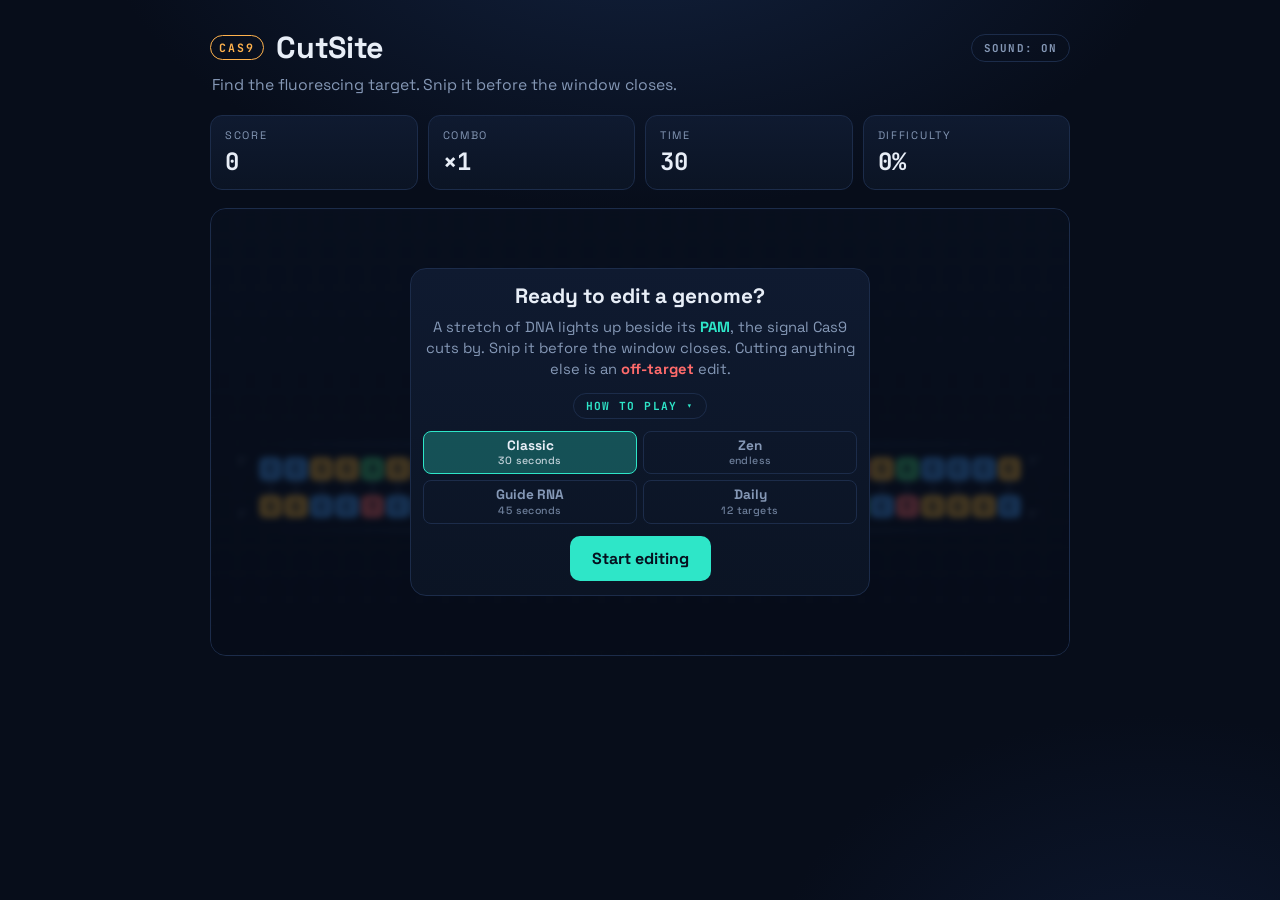
==== commit b92aed50: "Give the Daily a history, a streak and a countdown instead of a top ten The Daily filed every round " ====
--- a/cutsite-standalone.html
+++ b/cutsite-standalone.html
@@ -829,6 +829,20 @@
 .leaderboard li.you { background: rgba(255, 178, 77, 0.14); }
 .leaderboard li.you::before,
 .leaderboard li.you .lb-score { color: var(--cas9); }
+/* The daily's history: one row per finished day, newest first, as number,
+   the twelve marks, then the score. No rank counter: days are not ranked
+   against each other, and the list runs in one column whatever the width. */
+.leaderboard ol.daily-history { grid-template-rows: none; grid-auto-flow: row; }
+.daily-history li { grid-template-columns: auto 1fr auto; }
+.daily-history li::before { content: none; }
+.lb-marks { font-size: 0.68rem; letter-spacing: 0.02em; white-space: nowrap; }
+.daily-history li.replay { opacity: 0.6; }
+.lb-next {
+  margin: 8px 0 0;
+  font-family: "JetBrains Mono", monospace;
+  font-size: 0.68rem;
+  color: var(--muted);
+}
 /* Two columns of one-line board rows do not fit a phone-width card, so the
    top ten runs as a single column there; the overlay scrolls anyway. This
    sits after the base rule on purpose: same specificity, so order decides. */
@@ -1323,6 +1337,52 @@
     rec.score.toLocaleString() + " pts\n" + dailyMarks(rec.outcomes) + "\n" + SHARE_URL;
 }
 
+// Every finished daily on record, newest first. Records live one per day
+// under cutsite-daily-<date>, so the history is a walk of the keys.
+function loadDailyHistory() {
+  const out = [];
+  try {
+    for (let i = 0; i < localStorage.length; i++) {
+      const k = localStorage.key(i);
+      if (!k || k.indexOf("cutsite-daily-") !== 0) continue;
+      const rec = loadDailyRecord(k.slice("cutsite-daily-".length));
+      if (rec && rec.date) out.push(rec);
+    }
+  } catch (e) { /* private mode: nothing remembered, nothing to list */ }
+  return out.sort((a, b) => (a.date < b.date ? 1 : a.date > b.date ? -1 : 0));
+}
+
+function shiftDay(key, days) {
+  const [y, mo, d] = key.split("-").map(Number);
+  const t = new Date(Date.UTC(y, mo - 1, d + days));
+  return t.getUTCFullYear() + "-" + String(t.getUTCMonth() + 1).padStart(2, "0") + "-" + String(t.getUTCDate()).padStart(2, "0");
+}
+
+// Consecutive days finished on the day itself, counted back from today, or
+// from yesterday while today's is still to come. A replay of a past day is
+// on record but does not mend a streak: that day was missed.
+function dailyStreak(today) {
+  const finished = {};
+  loadDailyHistory().forEach((r) => { if (!r.replay) finished[r.date] = true; });
+  let key = today || todayKey();
+  if (!finished[key]) key = shiftDay(key, -1);
+  let streak = 0;
+  while (finished[key]) { streak++; key = shiftDay(key, -1); }
+  return streak;
+}
+
+// The next daily arrives at local midnight.
+function msUntilNextDaily(now) {
+  const d = now ? new Date(now) : new Date();
+  return new Date(d.getFullYear(), d.getMonth(), d.getDate() + 1) - d;
+}
+function formatCountdown(ms) {
+  if (ms < 60000) return "under a minute";
+  const mins = Math.ceil(ms / 60000);
+  const h = Math.floor(mins / 60), m = mins % 60;
+  return h ? h + "h " + String(m).padStart(2, "0") + "m" : m + "m";
+}
+
 // The daily's first finished run of the day is the one that counts, as in
 // any daily puzzle; later runs are practice. An abandoned run records
 // nothing, so a stray Escape cannot burn the day.
@@ -1339,6 +1399,7 @@
       number, date: key, score: state.score, cuts: state.cuts, total: m.targetCount,
       accuracy: total ? Math.round((state.cuts / total) * 100) : 0,
       outcomes: state.outcomes.slice(),
+      replay: key !== todayKey(),
     };
     saveDailyRecord(key, record);
     el.endTitle.textContent = "Daily #" + number + " complete";
@@ -1621,6 +1682,7 @@
   state.offTargets = 0;
   state.lockedUntil = 0;
   state.paused = null;
+  clearInterval(countdownTimer);
 
   el.score.textContent = "0";
   el.combo.textContent = "\u00d71";
@@ -1687,8 +1749,9 @@
   el.stage.style.cursor = "";
   el.stopBtn.classList.add("hidden");
 
-  const mode = state.gameMode;
-  const best = getBestScore(mode);
+  const modeName = state.gameMode;
+  const isDaily = !!mode().targetCount;
+  const best = getBestScore(modeName);
   const isRecord = state.score > best;
 
   const accuracy = state.cuts + state.misses === 0
@@ -1698,11 +1761,12 @@
   // The board keeps the round, not just its number, so a score can be read
   // back later with the accuracy and date that earned it. A round that
   // scored nothing has nothing for a board of top scores: a Zen run stopped
-  // the moment it started used to file a 0 there.
-  const saved = state.score > 0 ? saveScore({
+  // the moment it started used to file a 0 there. The daily keeps no board
+  // at all: every day is a different puzzle, so its record is per day.
+  const saved = state.score > 0 && !isDaily ? saveScore({
     score: state.score, cuts: state.cuts, accuracy, maxCombo: state.maxCombo,
     offTargets: state.offTargets, date: new Date().toISOString(),
-  }, mode) : null;
+  }, modeName) : null;
 
   // Check for achievements
   checkAchievements();
@@ -1720,15 +1784,14 @@
   );
   renderAchievements(newlyUnlocked);
 
-  // Populate leaderboard for the mode just played
-  renderLeaderboard(mode, saved);
-
   // Normal randomness again whatever comes next, then the daily's verdict:
-  // it retitles the card and swaps the end-note for the share row.
+  // it retitles the card, swaps the end-note for the share row and files
+  // the day's record, which is why the history is drawn after it.
   rng = Math.random;
   el.share.classList.add("hidden");
   el.endNote.classList.remove("hidden");
   finishDaily();
+  if (isDaily) renderDailyHistory(); else renderLeaderboard(modeName, saved);
 
   el.cardStart.classList.add("hidden");
   el.cardEnd.classList.remove("hidden");
@@ -2783,6 +2846,44 @@
     (rows ? `<ol>${rows}</ol>` : `<p class="lb-empty">No scores yet. Land a cut.</p>`);
 }
 
+// ---------- the daily's history ----------
+// The daily has no top ten: every day is a different puzzle, so a score
+// only means something against that day's. The card lists your days
+// instead, newest first, each with its marks, plus the streak and the wait
+// for the next one.
+const HISTORY_ROWS = 7;
+let countdownTimer = null;
+
+function renderDailyHistory() {
+  const played = dailyDateKey();
+  const rows = loadDailyHistory().slice(0, HISTORY_ROWS).map((r) => {
+    const cls = [r.date === played ? "you" : "", r.replay ? "replay" : ""].filter(Boolean).join(" ");
+    const when = formatEntryDate(r.date + "T12:00:00") + (r.replay ? ", replayed" : "");
+    const title = `${when} \u00b7 ${r.cuts} / ${r.total} cut \u00b7 ${r.accuracy}%`;
+    return `<li${cls ? ` class="${cls}"` : ""} title="${title}">` +
+      `<span class="lb-score">#${r.number}</span>` +
+      `<span class="lb-marks">${dailyMarks(r.outcomes)}</span>` +
+      `<span class="lb-meta">${r.score.toLocaleString()}</span></li>`;
+  }).join("");
+  const streak = dailyStreak(todayKey());
+  el.leaderboard.innerHTML =
+    `<div class="leaderboard-title">Your dailies \u2014 ${streak ? streak + "-day streak" : "no streak yet"}</div>` +
+    (rows ? `<ol class="daily-history">${rows}</ol>`
+          : `<p class="lb-empty">Finish today's twelve and it goes here.</p>`) +
+    `<p class="lb-next"></p>`;
+  tickCountdown();
+  clearInterval(countdownTimer);
+  countdownTimer = setInterval(tickCountdown, 30000);
+}
+
+// Ticks while the history is on the card; startGame stops it, and another
+// mode's board replacing the history stops it too.
+function tickCountdown() {
+  const p = el.leaderboard.querySelector(".lb-next");
+  if (!p) { clearInterval(countdownTimer); return; }
+  p.textContent = "Next daily in " + formatCountdown(msUntilNextDaily());
+}
+
 // Display difficulty indicator: how far the window has closed, from the
 // mode's opening width to its floor. Reading it off the window rather than
 // the cut count is what stops it parking at 100% in Zen.
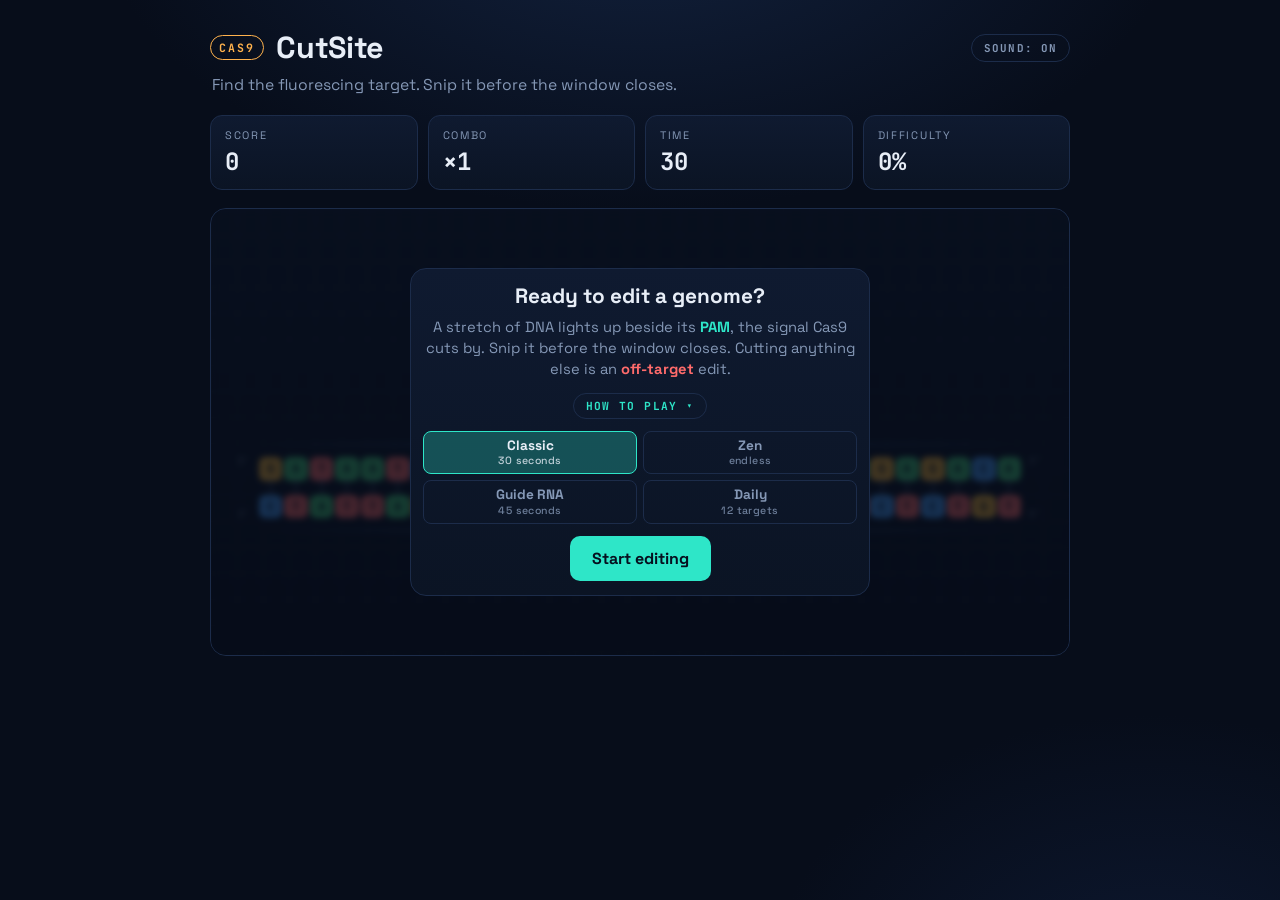
==== commit f9a66bc0: "Offer the system share sheet for the Daily's result on a phone The result line copied to the clipboa" ====
--- a/cutsite-standalone.html
+++ b/cutsite-standalone.html
@@ -709,6 +709,8 @@
   .col { gap: 10px; padding: 12px 0; }
   .base { font-size: 0.68rem; }
   .stage { --pad-x: 12px; }
+  /* twelve marks and a score on one line at phone width */
+  .share code { font-size: 0.72rem; }
   .helix { padding-left: 14px; padding-right: 14px; }
   /* A wrapped strand still has fifteen columns to a row, so the side
      padding goes to the columns; the 5'/3' marks hang in the stage's own
@@ -1088,8 +1090,8 @@
             </p>
             <p>
               <b>Daily</b>: twelve targets under Guide RNA rules, the same for
-              everyone today. Your first finished run counts; copy the result to
-              compare with your lab.
+              everyone today. Your first finished run counts; share the result
+              with your lab.
             </p>
             <p>
               Keyboard works too: arrows move along the strand, J or the digits
@@ -1414,12 +1416,28 @@
   if (record) {
     el.shareText.textContent = dailyShareLine(record);
     el.share.dataset.text = dailyShareText(record);
+    el.shareBtn.textContent = shareLabel();
     el.share.classList.remove("hidden");
   }
+}
+
+// On a touch screen the result goes to the system share sheet, where the
+// lab's group chat is one tap away; elsewhere, and whenever the sheet is
+// missing or declined, it copies.
+function canShareNatively() {
+  return typeof navigator.share === "function" &&
+    window.matchMedia("(hover: none) and (pointer: coarse)").matches;
+}
+function shareLabel() {
+  return canShareNatively() ? "Share result" : "Copy result";
 }
 
 async function copyShare() {
   const text = el.share.dataset.text || "";
+  if (canShareNatively()) {
+    try { await navigator.share({ text }); return; }
+    catch (e) { if (e && e.name === "AbortError") return; }
+  }
   let ok = false;
   try {
     await navigator.clipboard.writeText(text);
@@ -1437,7 +1455,7 @@
     ta.remove();
   }
   el.shareBtn.textContent = ok ? "Copied" : "Copy failed";
-  setTimeout(() => { el.shareBtn.textContent = "Copy result"; }, 1500);
+  setTimeout(() => { el.shareBtn.textContent = shareLabel(); }, 1500);
 }
 
 // ---------- 2. STATE ----------
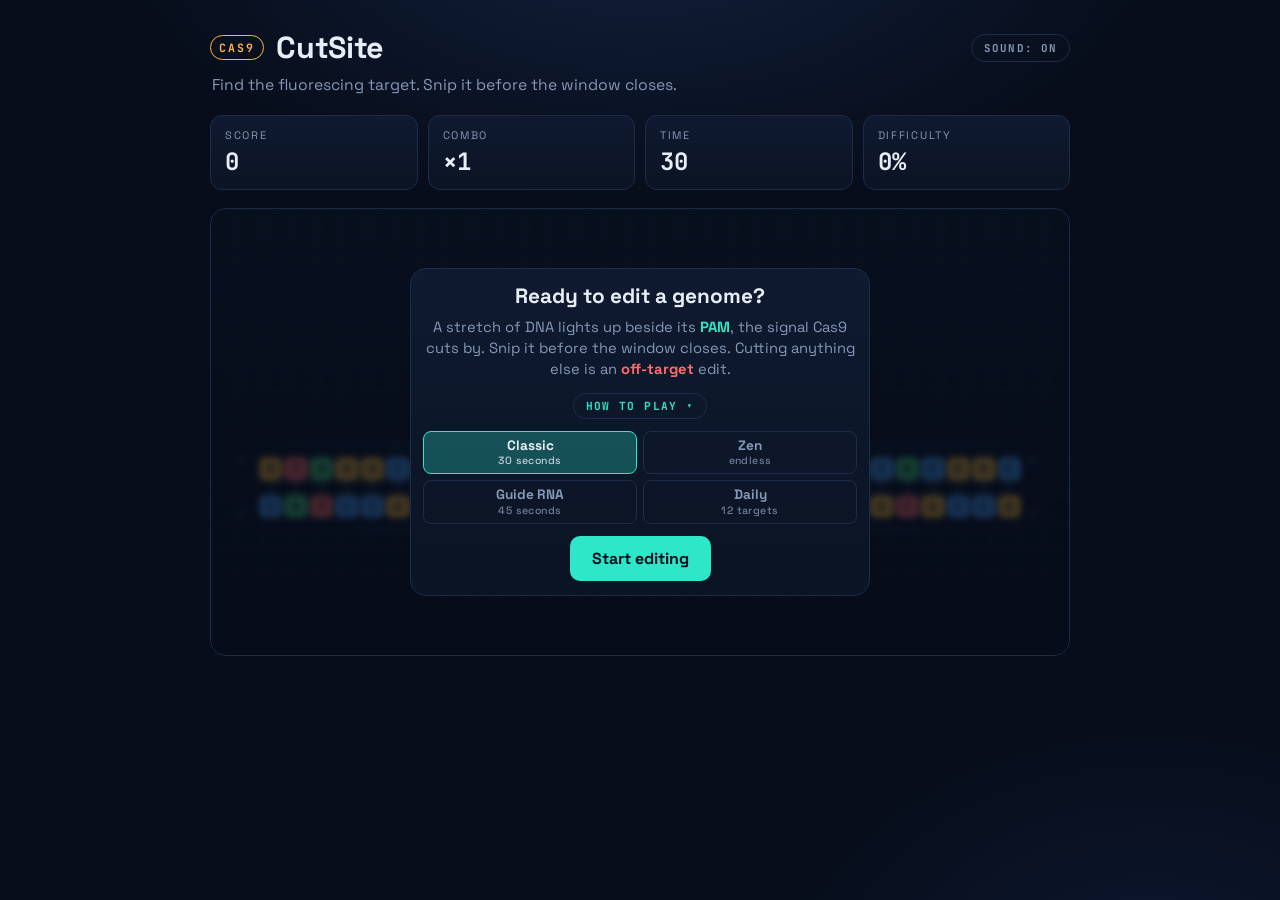
==== commit 3b6292b9: "Say that Precision needs five cuts as well as the accuracy The tile read "Achieve 90%+ accuracy", bu" ====
--- a/cutsite-standalone.html
+++ b/cutsite-standalone.html
@@ -1490,7 +1490,7 @@
   comboMaster: { id: 'comboMaster', name: 'Combo Master', desc: 'Reach a 10+ combo streak' },
   speedDemon: { id: 'speedDemon', name: 'Speed Demon', desc: 'Cut a target within a quarter second of the glow' },
   flawless: { id: 'flawless', name: 'Flawless', desc: '3 consecutive perfect hits' },
-  perfect: { id: 'perfect', name: 'Precision', desc: 'Achieve 90%+ accuracy' },
+  perfect: { id: 'perfect', name: 'Precision', desc: 'Finish a round at 90%+ accuracy with at least 5 cuts' },
   onTarget: { id: 'onTarget', name: 'On Target', desc: 'Finish a round with 10+ cuts and zero off-target snips' },
 };
 
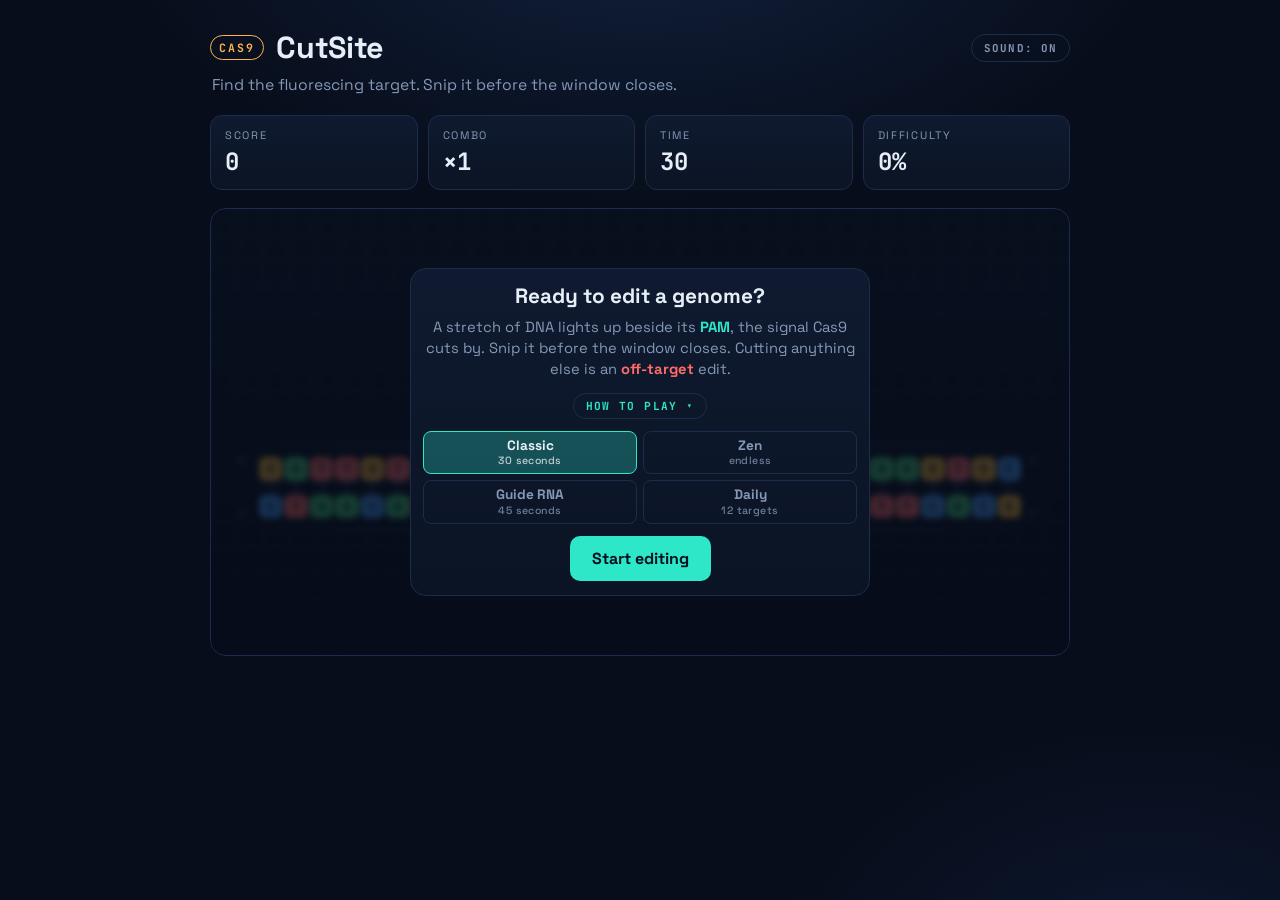
==== commit fbaad2b5: "Show the difficulty of the target on screen, not of the last hit The Difficulty readout updated only" ====
--- a/cutsite-standalone.html
+++ b/cutsite-standalone.html
@@ -2038,6 +2038,10 @@
 
   // Named windowMs so it does not shadow the global `window`.
   const windowMs = currentWindow();
+  // The readout describes the target on screen. It used to update only on
+  // a hit, so it lagged a target behind and, in the Daily, where difficulty
+  // ramps on targets served, never moved after a miss.
+  showDifficulty(windowMs);
   state.activeTarget = {
     start, end, reverse: site.reverse, pamStart: site.pamStart, breakIndex, guide,
     spawnedAt: performance.now(), window: windowMs, restore, decoys: decoyRuns,
@@ -2414,9 +2418,6 @@
 
   el.score.textContent = state.score.toLocaleString();
   el.combo.textContent = "\u00d7" + state.combo;
-  const diffLevel = getDifficultyLevel();
-  el.difficulty.textContent = diffLevel + "%";
-  el.difficulty.setAttribute("data-level", diffLevel >= 67 ? "high" : diffLevel >= 34 ? "med" : "low");
   updateAccuracyDisplay();
   bump(el.score);
   bump(el.combo);
@@ -2905,11 +2906,19 @@
 // Display difficulty indicator: how far the window has closed, from the
 // mode's opening width to its floor. Reading it off the window rather than
 // the cut count is what stops it parking at 100% in Zen.
-function getDifficultyLevel() {
+function difficultyPercent(windowMs) {
   const m = mode();
   const span = m.windowStart - m.windowFloor;
   if (span <= 0) return 0;
-  return Math.round(((m.windowStart - currentWindow()) / span) * 100);
+  return Math.round(((m.windowStart - windowMs) / span) * 100);
+}
+function getDifficultyLevel() {
+  return difficultyPercent(currentWindow());
+}
+function showDifficulty(windowMs) {
+  const level = difficultyPercent(windowMs);
+  el.difficulty.textContent = level + "%";
+  el.difficulty.setAttribute("data-level", level >= 67 ? "high" : level >= 34 ? "med" : "low");
 }
 
 // Spacebar restarts from the game-over card. Escape ends an untimed round,
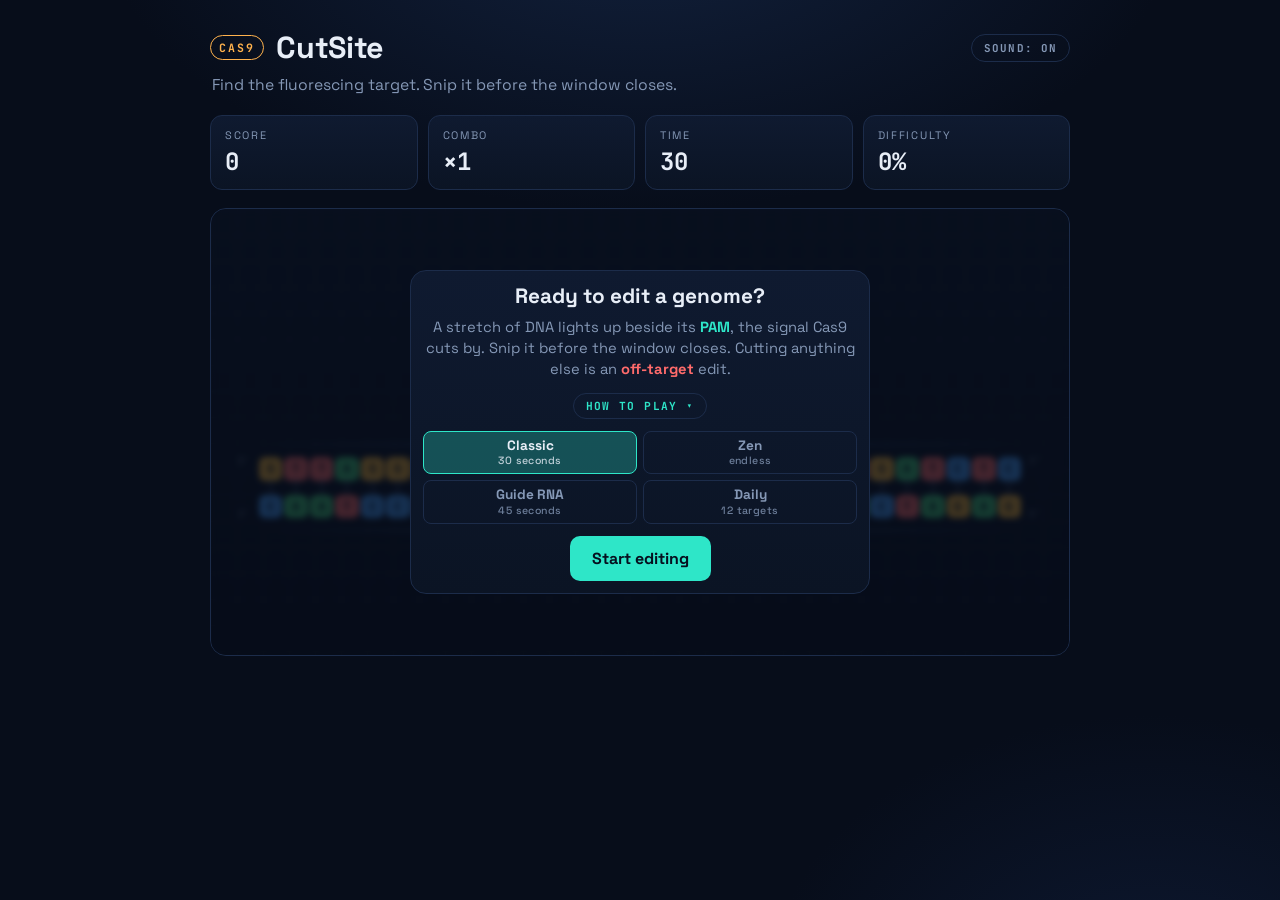
==== commit 43ab6845: "Fit the end card with the real fonts, and have the suite wait for them CI failed the end-card test o" ====
--- a/cutsite-standalone.html
+++ b/cutsite-standalone.html
@@ -551,7 +551,7 @@
   background: linear-gradient(180deg, var(--panel), var(--bg-2));
   border: 1px solid var(--panel-line);
   border-radius: var(--radius);
-  padding: 14px 12px;
+  padding: 12px;
 }
 .card.hidden { display: none; }
 /* The end card takes focus when a round ends. The ring shows only for a
@@ -569,7 +569,7 @@
   grid-template-columns: 1fr 1fr;
   gap: 10px;
   align-items: start;
-  margin: 4px 0 6px;
+  margin: 2px 0 4px;
 }
 /* Grid children default to min-width: auto, which lets a block wider than
    its column push the whole body past the card edge instead of shrinking. */
@@ -622,7 +622,7 @@
   display: flex;
   justify-content: center;
   gap: 20px;
-  margin: 6px 0 12px;
+  margin: 4px 0 8px;
 }
 .scoreline-num {
   display: block;
@@ -638,7 +638,7 @@
   letter-spacing: 0.14em;
   color: var(--muted);
 }
-.end-note { min-height: 1.2em; }
+.end-note { min-height: 1.2em; margin-bottom: 10px; }
 .card-warn {
   border-left: 2px solid var(--danger);
   padding-left: 10px;
@@ -687,7 +687,7 @@
   justify-content: center;
   flex-wrap: wrap;
   gap: 10px;
-  margin: 0 0 12px;
+  margin: 0 0 10px;
   min-height: 1.2em;
 }
 .share code {
@@ -855,7 +855,7 @@
 /* ---------- achievements ---------- */
 .achievements-earned {
   margin: 10px 0;
-  padding: 8px 10px;
+  padding: 6px 10px;
   background: rgba(46, 230, 200, 0.1);
   border: 1px solid var(--glow-soft);
   border-radius: 10px;
@@ -885,11 +885,11 @@
 .achievement-grid {
   display: grid;
   grid-template-columns: repeat(2, 1fr);
-  gap: 5px;
-  margin-top: 6px;
+  gap: 4px;
+  margin-top: 4px;
 }
 .achievement {
-  padding: 5px 4px;
+  padding: 4px;
   text-align: center;
   border-radius: 8px;
   border: 1px solid transparent;
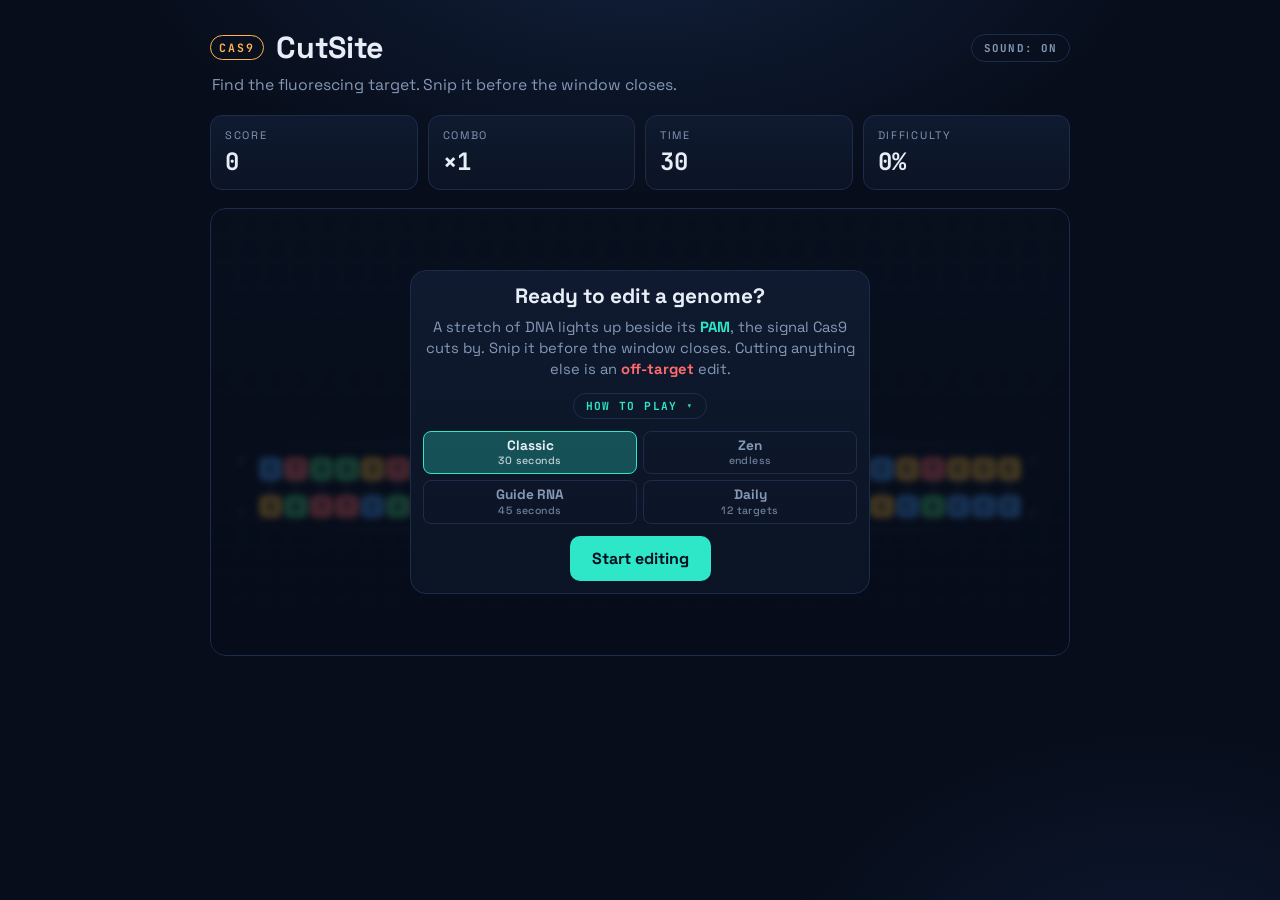
==== commit 300413f3: "Explain the round on the end card, and make the game installable Two things the game was missing: it" ====
--- a/cutsite-standalone.html
+++ b/cutsite-standalone.html
@@ -29,6 +29,7 @@
   <meta property="og:image:height" content="630" />
   <meta property="og:image:alt" content="A strand of DNA with one stretch fluorescing next to its PAM site, and a pair of Cas9 scissors." />
   <meta name="twitter:card" content="summary_large_image" />
+
 
   <link rel="preconnect" href="https://fonts.googleapis.com" />
   <link rel="preconnect" href="https://fonts.gstatic.com" crossorigin />
@@ -576,6 +577,7 @@
 .end-body > * { min-width: 0; }
 .end-body .achievements-earned,
 .end-body .leaderboard { margin: 0; }
+.end-column { display: flex; flex-direction: column; gap: 10px; min-width: 0; }
 @media (max-width: 720px) {
   #card-end { width: min(460px, 95%); }
   .end-body { grid-template-columns: 1fr; }
@@ -943,6 +945,108 @@
 .strand.kb:focus .col.cursor {
   outline: 2px solid var(--ink);
   outline-offset: 2px;
+}
+
+/* ---------- the round debrief ---------- */
+/* Folded shut by default. The end card already has to fit inside the stage
+   with a full leaderboard and six achievements, so this cannot claim any
+   height until a player asks for it - and the summary line is what asks. */
+.debrief {
+  margin: 0;
+  border: 1px solid var(--panel-line);
+  border-radius: 10px;
+  background: rgba(7, 13, 26, 0.45);
+  text-align: left;
+}
+.debrief-summary {
+  list-style: none;
+  cursor: pointer;
+  padding: 7px 10px;
+  font-size: 0.74rem;
+  font-weight: 700;
+  letter-spacing: 0.06em;
+  text-transform: uppercase;
+  color: var(--muted);
+  white-space: nowrap;
+}
+.debrief-summary::-webkit-details-marker { display: none; }
+.debrief-summary::after { content: " \25BE"; font-size: 0.85em; }
+.debrief[open] .debrief-summary::after { content: " \25B4"; }
+.debrief-summary:hover { color: var(--ink); }
+.debrief-summary:focus-visible { outline: 2px solid var(--cas9); outline-offset: 2px; border-radius: 10px; }
+/* The tally is the hook, so it keeps the ink while the label stays muted. */
+.debrief-count-badge {
+  color: var(--ink);
+  text-transform: none;
+  letter-spacing: 0.02em;
+  font-weight: 500;
+}
+
+.debrief-body {
+  padding: 0 10px 10px;
+  border-top: 1px solid var(--panel-line);
+  /* Deliberately not a scroll region. The stage is built to grow with a
+     card that outgrows it and let the page scroll as one; a box that
+     scrolled inside the card would cut a sentence in half and hide the
+     rest behind a scrollbar nested two deep. Folded, this costs nothing,
+     and opening it is the player asking for the height. */
+}
+.debrief-list { list-style: none; margin: 10px 0 0; padding: 0; }
+.debrief-item {
+  display: grid;
+  grid-template-columns: auto 1fr;
+  column-gap: 8px;
+  margin-bottom: 9px;
+}
+.debrief-count {
+  font-family: "JetBrains Mono", ui-monospace, monospace;
+  font-size: 0.8rem;
+  font-weight: 700;
+  color: var(--danger);
+  align-self: baseline;
+}
+.debrief-label {
+  font-size: 0.84rem;
+  font-weight: 700;
+  color: var(--ink);
+  align-self: baseline;
+}
+/* The note sits under the label, in the second column, so a wrapped line
+   stays clear of the count rather than running back under it. The .card
+   prefix is there to outrank .card p, which styles every card paragraph. */
+.card .debrief-note {
+  grid-column: 2;
+  margin: 2px 0 0;
+  font-size: 0.8rem;
+  line-height: 1.4;
+}
+.card .debrief-clean {
+  margin: 10px 0 0;
+  font-size: 0.82rem;
+  color: var(--glow);
+}
+
+.debrief-science {
+  margin-top: 12px;
+  padding-top: 10px;
+  border-top: 1px dashed var(--panel-line);
+}
+.debrief-science h4 {
+  margin: 0 0 6px;
+  font-size: 0.68rem;
+  text-transform: uppercase;
+  letter-spacing: 0.14em;
+  color: var(--muted);
+}
+.card .debrief-science p {
+  font-size: 0.8rem;
+  line-height: 1.45;
+  margin: 0 0 8px;
+}
+.card .debrief-science p:last-child { margin-bottom: 0; }
+
+@media (max-width: 560px) {
+  .debrief-summary { white-space: normal; }
 }
 
 /* ---------- utility classes ---------- */
@@ -1123,7 +1227,17 @@
                card stays inside the stage; narrow screens stack them. -->
           <div class="end-body">
             <div id="achievements" class="achievements-earned"></div>
-            <div id="leaderboard" class="leaderboard"></div>
+            <!-- The board and the debrief share the right-hand column. Six
+                 achievements are taller than ten scores, so the slack under
+                 the board is where the debrief fits for free; hung under the
+                 whole body instead, it made the card outgrow the stage. -->
+            <div class="end-column">
+              <div id="leaderboard" class="leaderboard"></div>
+              <!-- Why the round went the way it did, and the biology behind
+                   it. Folded shut: the end card has to fit the stage, and
+                   this is for the player who wants to know, not everyone. -->
+              <details id="debrief" class="debrief"></details>
+            </div>
           </div>
           <p id="end-note" class="end-note"></p>
           <!-- The daily's result line, ready to paste to the lab. Takes the
@@ -1242,6 +1356,36 @@
   distal: "Cas9 cut it anyway. A mismatch that far from the PAM is tolerated.",
 };
 
+// The same mistakes, told after the round instead of during it. A status
+// line lasts a second and a player mid-combo does not read it; the end card
+// is where there is time to learn why a cut failed. Counted per round and
+// listed most instructive first, so the tally says what to practise.
+const DEBRIEF = [
+  ["distal", "Tolerated off-target",
+   "A mismatch far from the PAM. Cas9 cuts these anyway, which is why they " +
+   "are the off-target problem: the enzyme does not refuse, so nothing on " +
+   "screen warns you. Only reading the far end of the guide catches them."],
+  ["seed", "Seed mismatch",
+   "A wrong base among the few nearest the PAM. The guide cannot pair there, " +
+   "so Cas9 lets go. Check the bases beside the PAM first: that is where a " +
+   "mismatch actually costs the enzyme its grip."],
+  ["nopam", "No PAM",
+   "A perfect sequence match with no NGG beside it. Without a PAM Cas9 never " +
+   "unwinds the DNA to compare it, so the match is irrelevant. Find the PAM " +
+   "before you read the sequence."],
+  ["pam", "Cut inside the PAM",
+   "The PAM is the signal Cas9 reads, not the thing it cuts. The break lands " +
+   "3 bp upstream of it, at the dashed line."],
+  ["dna", "Cut plain DNA",
+   "No glow, no PAM, no guide match. Nothing about that site would recruit " +
+   "Cas9 at all."],
+  ["early", "Cut before a site lit up",
+   "The blades went in while Cas9 was still scanning. Wait for the glow."],
+  ["miss", "Window closed",
+   "The right site, and no cut in time. Speed is the other half of a good " +
+   "edit: a slow one is a site that got away."],
+];
+
 // DNA base pairing. Cas9 needs a PAM immediately 3' of the protospacer.
 // For S. pyogenes Cas9 that motif is NGG: any base, then two Gs. The N is
 // left as whatever the strand already generated, which is the point of it.
@@ -1479,6 +1623,7 @@
   cursor: 0,            // column the keyboard is pointing at
   spawned: 0,           // targets served this round
   outcomes: [],         // one of "hit" | "miss" | "tolerated" per resolved target
+  mistakes: {},         // how many of each DEBRIEF kind this round, for the end card
   dailyDate: null,      // pins a day for the daily (tests, replays); null means today
   spawnDue: 0,          // performance.now() the pending spawn is due, 0 if none
   paused: null,         // { at, targetLeft, spawnIn } while the tab is hidden mid-round
@@ -1526,6 +1671,7 @@
   leaderboard: document.getElementById("leaderboard"),
   endTitle: document.getElementById("end-title"),
   endNote: document.getElementById("end-note"),
+  debrief: document.getElementById("debrief"),
   scissors: document.getElementById("scissors"),
   stage: document.getElementById("stage"),
 };
@@ -1684,6 +1830,7 @@
   rng = m.seeded ? mulberry32(hashSeed("cutsite-daily-" + dailyDateKey())) : Math.random;
   state.spawned = 0;
   state.outcomes = [];
+  state.mistakes = {};
   buildStrand();
 
   state.running = true;
@@ -1801,6 +1948,7 @@
     (id) => !state.previouslyUnlocked.includes(id)
   );
   renderAchievements(newlyUnlocked);
+  renderDebrief();
 
   // Normal randomness again whatever comes next, then the daily's verdict:
   // it retitles the card, swaps the end-note for the share row and files
@@ -2110,6 +2258,7 @@
 function onExpire() {
   if (!state.activeTarget) return;
   clearTarget();
+  noteMistake("miss");
   state.outcomes.push("miss");
   state.combo = 1;
   el.combo.textContent = "\u00d71";
@@ -2158,7 +2307,7 @@
 
   if (!state.activeTarget) {
     // No guide match yet, so there is nothing legitimate to cut here.
-    registerOffTarget(col, "Cut before the guide matched. Blades jammed.");
+    registerOffTarget(col, "Cut before the guide matched. Blades jammed.", "early");
     return;
   }
 
@@ -2167,11 +2316,11 @@
   } else if (col.dataset.decoy === "distal") {
     registerTolerated(col);
   } else if (col.classList.contains("decoy")) {
-    registerOffTarget(col, DECOY_MESSAGES[col.dataset.decoy]);
+    registerOffTarget(col, DECOY_MESSAGES[col.dataset.decoy], col.dataset.decoy);
   } else if (isTargetPam(col)) {
-    registerOffTarget(col, "That's the PAM. Cas9 cuts 3 bp upstream of it, never inside.");
+    registerOffTarget(col, "That's the PAM. Cas9 cuts 3 bp upstream of it, never inside.", "pam");
   } else {
-    registerOffTarget(col, "Off-target cut. Combo lost, blades jammed.");
+    registerOffTarget(col, "Off-target cut. Combo lost, blades jammed.", "dna");
   }
 }
 
@@ -2307,7 +2456,8 @@
 // charges for it: the combo resets, accuracy drops, and the blades jam for
 // a moment. That jam is what makes spraying clicks across the strand a
 // losing strategy rather than a free way to catch every target instantly.
-function registerOffTarget(col, message) {
+function registerOffTarget(col, message, kind) {
+  noteMistake(kind);
   state.misses++;
   state.offTargets++;
   state.combo = 1;
@@ -2340,6 +2490,7 @@
   const index = Number(col.dataset.index);
   const run = t.decoys.find((d) => index >= d.start && index <= d.end);
 
+  noteMistake("distal");
   state.misses++;
   state.offTargets++;
   state.combo = 1;
@@ -2664,6 +2815,70 @@
     const acc = Math.round((state.cuts / total) * 100);
     el.accuracyDisplay.textContent = `Accuracy: ${acc}%`;
   }
+}
+
+// ---------- the round debrief ----------
+// Every off-target cut and every expired window is tallied by kind, so the
+// end card can say which mistake a player keeps making rather than only
+// how many they made. The count is the hook; the note is the point.
+function noteMistake(kind) {
+  if (!kind) return;
+  state.mistakes[kind] = (state.mistakes[kind] || 0) + 1;
+}
+
+// The science the game is built on, for the player who wants to know why
+// any of it works that way. It lives under the tally because the tally is
+// what earns the question.
+const DEBRIEF_SCIENCE = [
+  "A guide RNA carries a spacer that matches one spot in the genome. Cas9 " +
+  "will only cut beside a short signal called a PAM - for the common " +
+  "S. pyogenes enzyme, NGG - and the break lands 3 bp upstream of it, " +
+  "blunt, through both strands. That is the dashed amber line.",
+  "A site fails for two honest reasons. With no NGG, Cas9 never unwinds the " +
+  "DNA to read it, so a perfect match counts for nothing. With a mismatch " +
+  "in the seed - the bases nearest the PAM - the guide cannot pair and the " +
+  "enzyme lets go.",
+  "The third case is the one that matters in a lab. A single mismatch far " +
+  "from the PAM is tolerated: Cas9 cuts it anyway. The enzyme will not " +
+  "protect you from a badly designed guide, so the design has to.",
+  "Half of real targets sit on the reverse strand. Those read right to left, " +
+  "with the PAM on their left, where the top strand shows it as CCN.",
+];
+
+function renderDebrief() {
+  if (!el.debrief) return;
+
+  const rows = DEBRIEF.filter(([kind]) => state.mistakes[kind] > 0);
+  const total = rows.reduce((n, [kind]) => n + state.mistakes[kind], 0);
+
+  const tally = rows.map(([kind, label, note]) =>
+    '<li class="debrief-item">' +
+      '<span class="debrief-count">\u00d7' + state.mistakes[kind] + '</span>' +
+      '<span class="debrief-label">' + label + '</span>' +
+      '<p class="debrief-note">' + note + '</p>' +
+    '</li>').join("");
+
+  // A clean round still gets the panel: there is nothing to correct, so the
+  // biology is the whole of it.
+  const body = rows.length
+    ? '<ul class="debrief-list">' + tally + '</ul>'
+    : '<p class="debrief-clean">Nothing went wrong this round. Every cut ' +
+      'landed on a site Cas9 would really have cut.</p>';
+
+  const science = DEBRIEF_SCIENCE.map((para) => "<p>" + para + "</p>").join("");
+
+  const count = total === 0
+    ? "a clean round"
+    : total + (total === 1 ? " mistake" : " mistakes");
+
+  el.debrief.innerHTML =
+    '<summary class="debrief-summary">' +
+      '<span aria-hidden="true">\u{1F52C}</span> Round debrief ' +
+      '<span class="debrief-count-badge">' + count + '</span>' +
+    '</summary>' +
+    '<div class="debrief-body">' + body +
+      '<div class="debrief-science"><h4>Why those are the rules</h4>' + science + '</div>' +
+    '</div>';
 }
 
 // ---------- achievements ----------
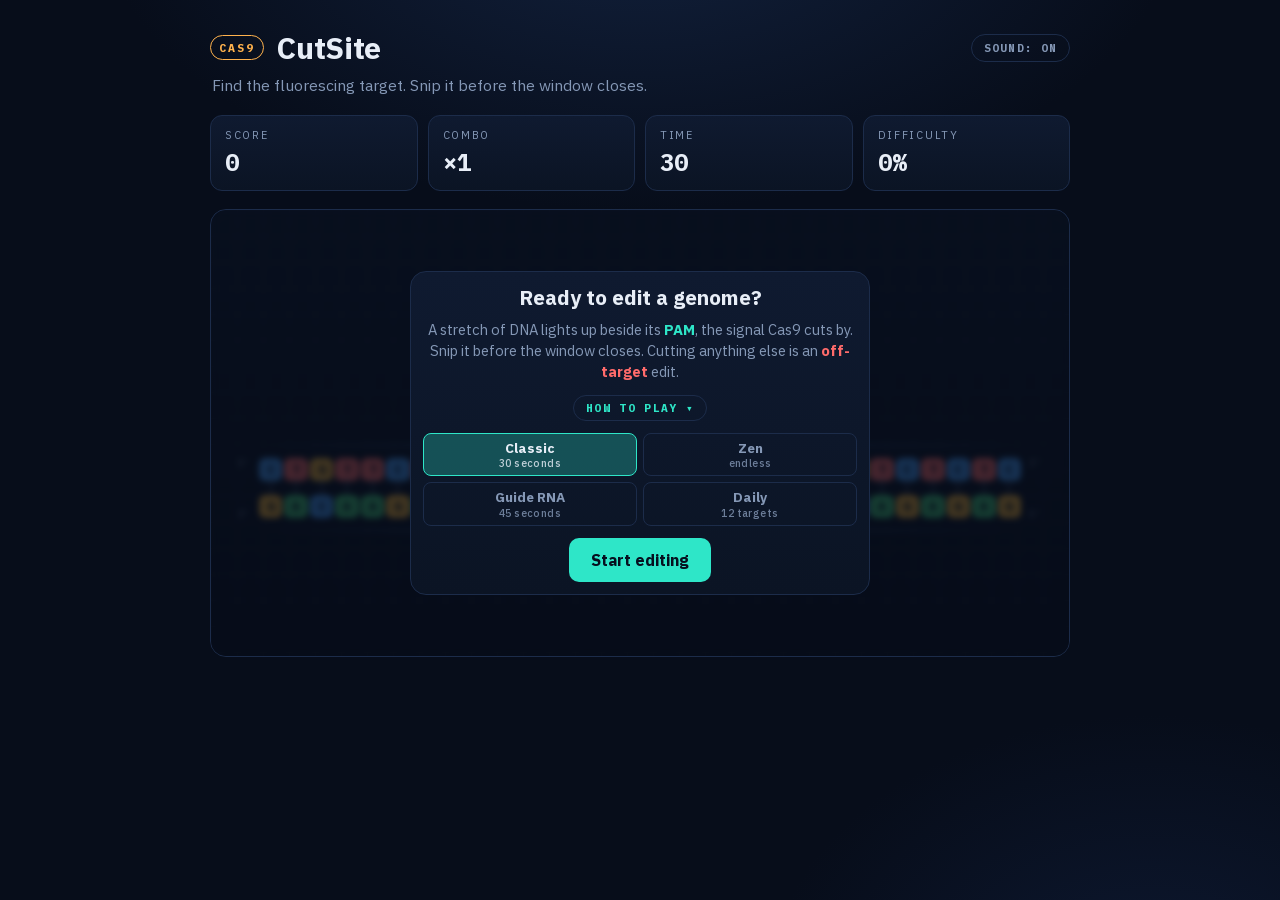
==== commit ebfdc792: "Serve our own typefaces, and pick ones that suit the instrument Two problems with the same cause. Th" ====
--- a/cutsite-standalone.html
+++ b/cutsite-standalone.html
@@ -31,12 +31,13 @@
   <meta name="twitter:card" content="summary_large_image" />
 
 
-  <link rel="preconnect" href="https://fonts.googleapis.com" />
-  <link rel="preconnect" href="https://fonts.gstatic.com" crossorigin />
-  <link href="https://fonts.googleapis.com/css2?family=Space+Grotesk:wght@400;500;700&family=JetBrains+Mono:wght@500;700&display=swap" rel="stylesheet" />
+  <!-- The typefaces are self-hosted in fonts/ and declared in style.css,
+       so the page fetches nothing from a third party and an offline copy
+       still looks like itself. -->
   <style>
 /* ============================================================
    CutSite  -  styles
+   Type: IBM Plex Sans for the interface, IBM Plex Mono for the DNA.
    Palette (a fluorescence-imaging look):
      --bg      deep imaging-screen navy
      --panel   raised panel
@@ -45,6 +46,39 @@
    DNA bases use a genomics-style coloring:
      A green, T red, G amber, C blue
    ============================================================ */
+
+/* ---------- typefaces ---------- */
+/* Self-hosted, in fonts/. They used to come from Google Fonts, which made a
+   project that advertises no dependencies fetch two of them from a third
+   party on every load, left the "open it off a USB stick" standalone build
+   rendering in system fonts, and forced the test suite to wait on a network
+   round trip before it could measure anything.
+
+   IBM Plex, because it was drawn for technical interfaces and reads like
+   instrument software rather than a landing page. The sans ships as one
+   variable file covering every weight; the mono is static, two weights.
+   Latin only - the game is four letters and some English. */
+@font-face {
+  font-family: "IBM Plex Sans";
+  font-style: normal;
+  font-weight: 100 700;   /* one variable file for the whole range */
+  font-display: swap;
+  src: url("[data-uri]") format("woff2");
+}
+@font-face {
+  font-family: "IBM Plex Mono";
+  font-style: normal;
+  font-weight: 500;
+  font-display: swap;
+  src: url("[data-uri]") format("woff2");
+}
+@font-face {
+  font-family: "IBM Plex Mono";
+  font-style: normal;
+  font-weight: 700;
+  font-display: swap;
+  src: url("[data-uri]") format("woff2");
+}
 
 :root {
   --bg: #070d1a;
@@ -77,7 +111,7 @@
     radial-gradient(700px 500px at 90% 110%, #0d1830 0%, transparent 55%),
     var(--bg);
   color: var(--ink);
-  font-family: "Space Grotesk", system-ui, sans-serif;
+  font-family: "IBM Plex Sans", system-ui, sans-serif;
   display: flex;
   justify-content: center;
   padding: 28px 18px 40px;
@@ -137,7 +171,7 @@
    it can be reached before, during and after a round. */
 .sound-toggle {
   margin-left: auto;
-  font-family: "JetBrains Mono", monospace;
+  font-family: "IBM Plex Mono", monospace;
   font-weight: 700;
   font-size: 0.68rem;
   letter-spacing: 0.1em;
@@ -155,7 +189,7 @@
 .sound-toggle:focus-visible { outline: 3px solid var(--cas9); outline-offset: 2px; }
 .sound-toggle[aria-pressed="true"] { color: var(--cas9); border-color: rgba(255, 178, 77, 0.5); }
 .brand-mark {
-  font-family: "JetBrains Mono", monospace;
+  font-family: "IBM Plex Mono", monospace;
   font-weight: 700;
   font-size: 0.72rem;
   letter-spacing: 0.18em;
@@ -197,7 +231,7 @@
 .stat-value {
   display: block;
   margin-top: 4px;
-  font-family: "JetBrains Mono", monospace;
+  font-family: "IBM Plex Mono", monospace;
   font-weight: 700;
   font-size: 1.5rem;
   font-variant-numeric: tabular-nums;
@@ -276,7 +310,7 @@
 .status {
   position: relative;
   text-align: center;
-  font-family: "JetBrains Mono", monospace;
+  font-family: "IBM Plex Mono", monospace;
   font-size: 0.82rem;
   letter-spacing: 0.05em;
   color: var(--muted);
@@ -287,7 +321,7 @@
 .accuracy-display {
   position: relative;
   text-align: center;
-  font-family: "JetBrains Mono", monospace;
+  font-family: "IBM Plex Mono", monospace;
   font-size: 0.75rem;
   letter-spacing: 0.05em;
   color: var(--muted);
@@ -337,7 +371,7 @@
    strand the first row carries the left pair and the last row the right. */
 .polarity {
   position: absolute;
-  font-family: "JetBrains Mono", monospace;
+  font-family: "IBM Plex Mono", monospace;
   font-size: 0.58rem;
   letter-spacing: 0.06em;
   color: var(--muted);
@@ -366,7 +400,7 @@
   display: grid;
   place-items: center;
   border-radius: 6px;
-  font-family: "JetBrains Mono", monospace;
+  font-family: "IBM Plex Mono", monospace;
   font-weight: 700;
   font-size: 0.8rem;
   color: #06101f;
@@ -394,7 +428,7 @@
   align-items: center;
   gap: 6px;
   margin-bottom: 18px;
-  font-family: "JetBrains Mono", monospace;
+  font-family: "IBM Plex Mono", monospace;
   font-size: 0.72rem;
   letter-spacing: 0.08em;
   color: var(--muted);
@@ -441,7 +475,7 @@
   bottom: -16px;
   left: 50%;
   transform: translateX(-50%);
-  font-family: "JetBrains Mono", monospace;
+  font-family: "IBM Plex Mono", monospace;
   font-size: 0.52rem;
   letter-spacing: 0.12em;
   color: var(--cas9);
@@ -494,7 +528,7 @@
 .pop {
   position: absolute;
   transform: translate(-50%, 0);
-  font-family: "JetBrains Mono", monospace;
+  font-family: "IBM Plex Mono", monospace;
   font-weight: 700;
   font-size: 0.95rem;
   color: var(--glow);
@@ -628,7 +662,7 @@
 }
 .scoreline-num {
   display: block;
-  font-family: "JetBrains Mono", monospace;
+  font-family: "IBM Plex Mono", monospace;
   font-weight: 700;
   font-size: 1.45rem;
   color: var(--glow);
@@ -661,7 +695,7 @@
   display: inline-block;
   cursor: pointer;
   list-style: none;
-  font-family: "JetBrains Mono", monospace;
+  font-family: "IBM Plex Mono", monospace;
   font-size: 0.7rem;
   font-weight: 700;
   letter-spacing: 0.12em;
@@ -693,7 +727,7 @@
   min-height: 1.2em;
 }
 .share code {
-  font-family: "JetBrains Mono", monospace;
+  font-family: "IBM Plex Mono", monospace;
   font-size: 0.8rem;
   letter-spacing: 0.04em;
   color: var(--ink);
@@ -804,7 +838,7 @@
   grid-template-rows: repeat(5, auto);
   grid-auto-flow: column;
   column-gap: 14px;
-  font-family: "JetBrains Mono", monospace;
+  font-family: "IBM Plex Mono", monospace;
   font-size: 0.78rem;
   color: var(--glow);
 }
@@ -824,7 +858,7 @@
 .lb-score { font-weight: 700; }
 .lb-empty {
   margin: 0;
-  font-family: "JetBrains Mono", monospace;
+  font-family: "IBM Plex Mono", monospace;
   font-size: 0.72rem;
   color: var(--muted);
 }
@@ -843,7 +877,7 @@
 .daily-history li.replay { opacity: 0.6; }
 .lb-next {
   margin: 8px 0 0;
-  font-family: "JetBrains Mono", monospace;
+  font-family: "IBM Plex Mono", monospace;
   font-size: 0.68rem;
   color: var(--muted);
 }
@@ -865,7 +899,7 @@
 
 .achievement-progress {
   text-align: center;
-  font-family: "JetBrains Mono", monospace;
+  font-family: "IBM Plex Mono", monospace;
   font-weight: 700;
   font-size: 0.82rem;
   color: var(--glow);
@@ -911,7 +945,7 @@
 
 .achievement-new {
   display: inline-block;
-  font-family: "JetBrains Mono", monospace;
+  font-family: "IBM Plex Mono", monospace;
   font-size: 0.55rem;
   font-weight: 700;
   letter-spacing: 0.12em;
@@ -999,7 +1033,7 @@
   margin-bottom: 9px;
 }
 .debrief-count {
-  font-family: "JetBrains Mono", ui-monospace, monospace;
+  font-family: "IBM Plex Mono", ui-monospace, monospace;
   font-size: 0.8rem;
   font-weight: 700;
   color: var(--danger);
